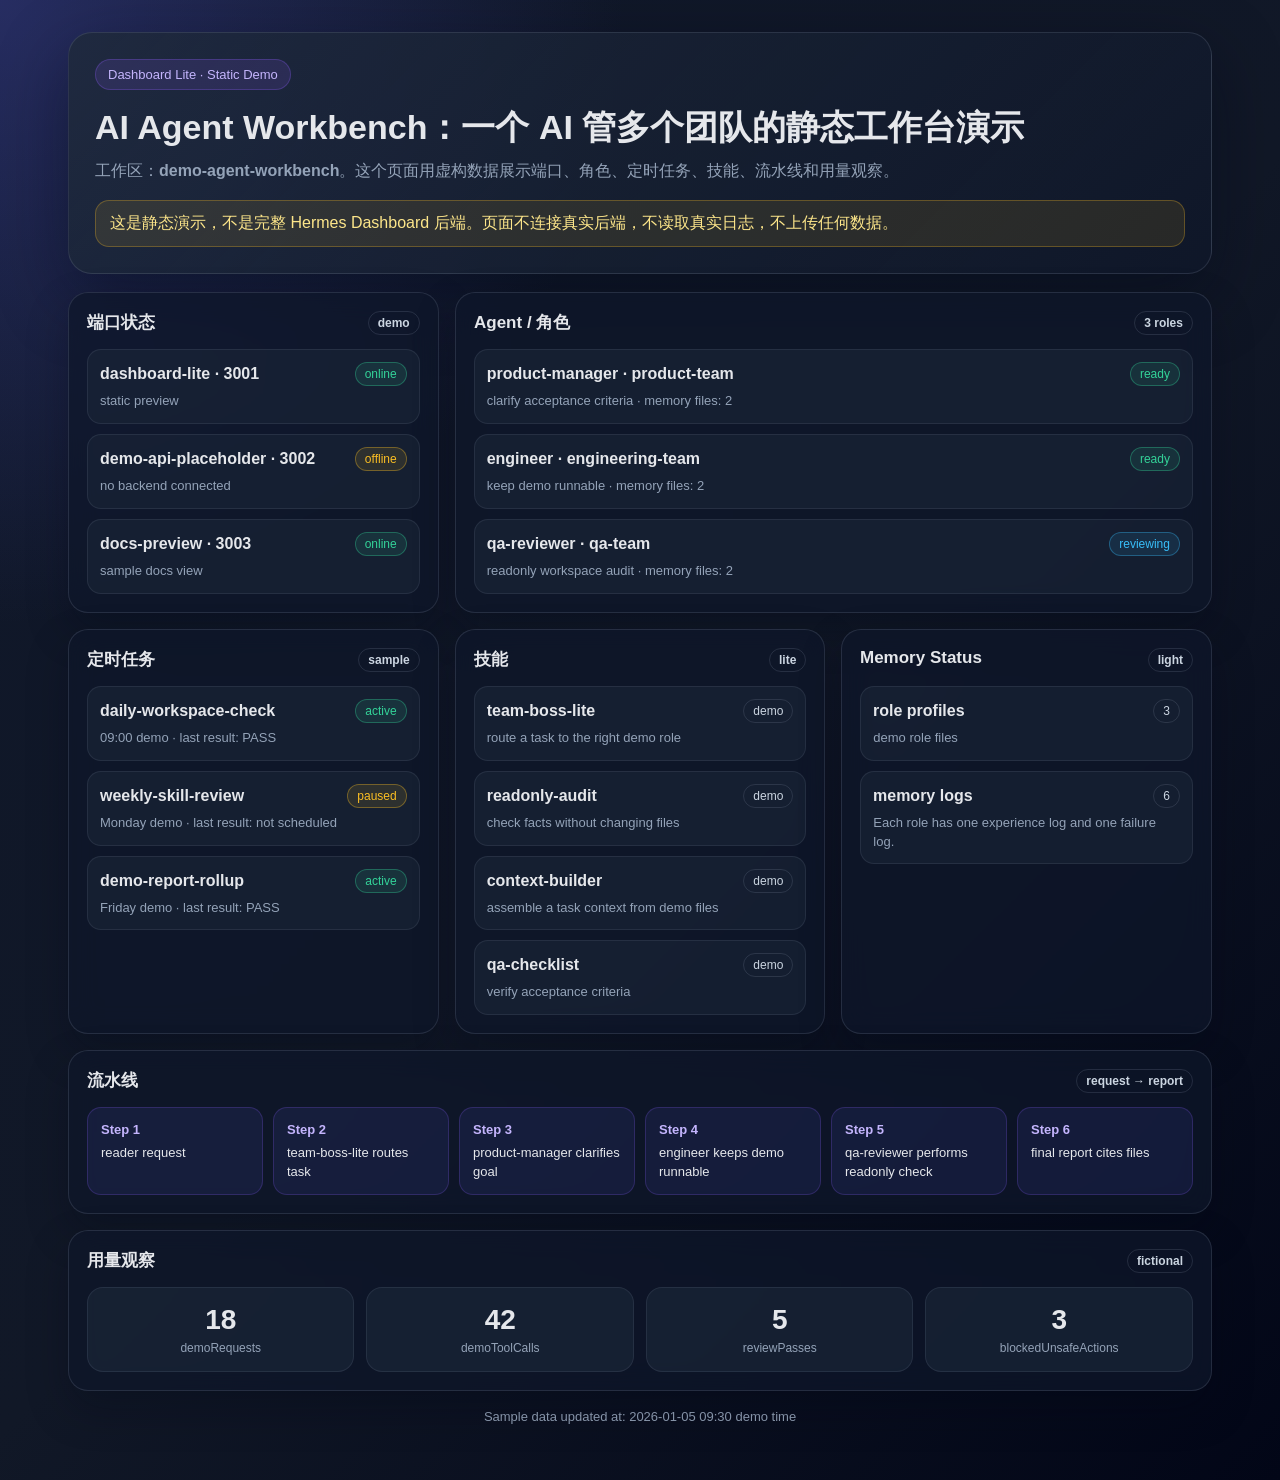
==== dashboard-lite/index.html @ 25fcc78a "feat: add runnable demo workspace and dashboard lite" ====
<!doctype html>
<html lang="zh-CN">
<head>
  <meta charset="utf-8">
  <meta name="viewport" content="width=device-width, initial-scale=1">
  <title>Dashboard Lite - AI Agent Workbench Demo</title>
  <style>
    :root{--bg:#0f172a;--panel:rgba(15,23,42,.72);--card:rgba(30,41,59,.72);--border:rgba(148,163,184,.18);--text:#e5e7eb;--muted:#94a3b8;--green:#34d399;--amber:#fbbf24;--red:#fb7185;--violet:#8b5cf6;--blue:#38bdf8}
    *{box-sizing:border-box} body{margin:0;font-family:Arial,"Microsoft YaHei",sans-serif;background:radial-gradient(circle at top left,rgba(99,102,241,.28),transparent 32%),linear-gradient(135deg,#0f172a,#111827 52%,#020617);color:var(--text);min-height:100vh} .shell{max-width:1180px;margin:0 auto;padding:32px 18px 56px}.hero{border:1px solid var(--border);background:linear-gradient(135deg,rgba(30,41,59,.86),rgba(15,23,42,.72));border-radius:24px;padding:26px;box-shadow:0 24px 70px rgba(2,6,23,.42)}.eyebrow{display:inline-flex;gap:8px;align-items:center;color:#c4b5fd;background:rgba(139,92,246,.14);border:1px solid rgba(139,92,246,.28);padding:7px 12px;border-radius:999px;font-size:13px}.hero h1{font-size:34px;line-height:1.15;margin:18px 0 10px}.hero p{color:var(--muted);line-height:1.7;margin:0}.banner{margin-top:16px;padding:12px 14px;border-radius:14px;border:1px solid rgba(251,191,36,.28);background:rgba(251,191,36,.1);color:#fde68a}.grid{display:grid;grid-template-columns:repeat(3,1fr);gap:16px;margin-top:18px}.section{border:1px solid var(--border);background:var(--panel);border-radius:20px;padding:18px;backdrop-filter:blur(14px);box-shadow:0 18px 42px rgba(2,6,23,.28)}.section h2{font-size:17px;margin:0 0 14px;display:flex;justify-content:space-between;gap:10px}.span-2{grid-column:span 2}.full{grid-column:1/-1}.list{display:flex;flex-direction:column;gap:10px}.item{border:1px solid rgba(148,163,184,.13);background:rgba(30,41,59,.52);border-radius:14px;padding:12px}.row{display:flex;justify-content:space-between;gap:12px;align-items:center}.name{font-weight:700}.meta{color:var(--muted);font-size:13px;margin-top:6px;line-height:1.45}.pill{font-size:12px;border-radius:999px;padding:4px 9px;border:1px solid var(--border);color:#cbd5e1}.online,.ready,.active,.PASS{color:var(--green);border-color:rgba(52,211,153,.35);background:rgba(52,211,153,.1)}.offline,.paused{color:var(--amber);border-color:rgba(251,191,36,.35);background:rgba(251,191,36,.1)}.reviewing{color:var(--blue);border-color:rgba(56,189,248,.35);background:rgba(56,189,248,.1)}.metric-grid{display:grid;grid-template-columns:repeat(4,1fr);gap:12px}.metric{background:rgba(30,41,59,.56);border:1px solid rgba(148,163,184,.13);border-radius:16px;padding:16px;text-align:center}.metric strong{display:block;font-size:28px}.metric span{display:block;color:var(--muted);font-size:12px;margin-top:5px}.timeline{display:grid;grid-template-columns:repeat(6,1fr);gap:10px}.step{position:relative;padding:13px;border-radius:14px;background:rgba(99,102,241,.1);border:1px solid rgba(139,92,246,.22);min-height:72px;font-size:13px;line-height:1.4}.step b{display:block;color:#c4b5fd;margin-bottom:5px}.footer{color:var(--muted);font-size:13px;margin-top:18px;text-align:center}@media(max-width:900px){.grid{grid-template-columns:1fr}.span-2{grid-column:auto}.metric-grid{grid-template-columns:repeat(2,1fr)}.timeline{grid-template-columns:1fr 1fr}}@media(max-width:520px){.metric-grid,.timeline{grid-template-columns:1fr}.hero h1{font-size:26px}}
  </style>
</head>
<body>
  <main class="shell">
    <section class="hero">
      <span class="eyebrow">Dashboard Lite · Static Demo</span>
      <h1>AI Agent Workbench：一个 AI 管多个团队的静态工作台演示</h1>
      <p>工作区：<strong id="workspaceName">demo-agent-workbench</strong>。这个页面用虚构数据展示端口、角色、定时任务、技能、流水线和用量观察。</p>
      <div class="banner">这是静态演示，不是完整 Hermes Dashboard 后端。页面不连接真实后端，不读取真实日志，不上传任何数据。</div>
    </section>

    <section class="grid">
      <div class="section" id="ports"><h2>端口状态 <span class="pill">demo</span></h2><div class="list"></div></div>
      <div class="section span-2" id="agents"><h2>Agent / 角色 <span class="pill">3 roles</span></h2><div class="list"></div></div>
      <div class="section" id="cron"><h2>定时任务 <span class="pill">sample</span></h2><div class="list"></div></div>
      <div class="section" id="skills"><h2>技能 <span class="pill">lite</span></h2><div class="list"></div></div>
      <div class="section" id="memory"><h2>Memory Status <span class="pill">light</span></h2><div class="list"></div></div>
      <div class="section full" id="pipeline"><h2>流水线 <span class="pill">request → report</span></h2><div class="timeline"></div></div>
      <div class="section full" id="usage"><h2>用量观察 <span class="pill">fictional</span></h2><div class="metric-grid"></div></div>
    </section>
    <div class="footer" id="updatedAt"></div>
  </main>
  <script src="./sample-data.js"></script>
  <script>
    const data = window.DASHBOARD_SAMPLE_DATA;
    const cls = value => String(value || '').replace(/[^a-zA-Z0-9_-]/g,'');
    document.getElementById('workspaceName').textContent = data.workspace;
    document.getElementById('updatedAt').textContent = 'Sample data updated at: ' + data.updatedAt;
    function item(title, status, meta){return `<div class="item"><div class="row"><span class="name">${title}</span><span class="pill ${cls(status)}">${status}</span></div><div class="meta">${meta}</div></div>`}
    document.querySelector('#ports .list').innerHTML = data.ports.map(p=>item(`${p.name} · ${p.port}`, p.status, p.note)).join('');
    document.querySelector('#agents .list').innerHTML = data.agents.map(a=>item(`${a.id} · ${a.team}`, a.status, `${a.currentTask} · memory files: ${a.memoryFiles}`)).join('');
    document.querySelector('#cron .list').innerHTML = data.cronJobs.map(j=>item(j.name, j.status, `${j.schedule} · last result: ${j.lastResult}`)).join('');
    document.querySelector('#skills .list').innerHTML = data.skills.map(s=>item(s.name, s.status, s.use)).join('');
    document.querySelector('#memory .list').innerHTML = item('role profiles', data.memory.roleProfiles, 'demo role files') + item('memory logs', data.memory.memoryLogs, data.memory.latestNote);
    document.querySelector('#pipeline .timeline').innerHTML = data.pipeline.map((s,i)=>`<div class="step"><b>Step ${i+1}</b>${s}</div>`).join('');
    document.querySelector('#usage .metric-grid').innerHTML = Object.entries(data.usage).map(([k,v])=>`<div class="metric"><strong>${v}</strong><span>${k}</span></div>`).join('');
  </script>
</body>
</html>
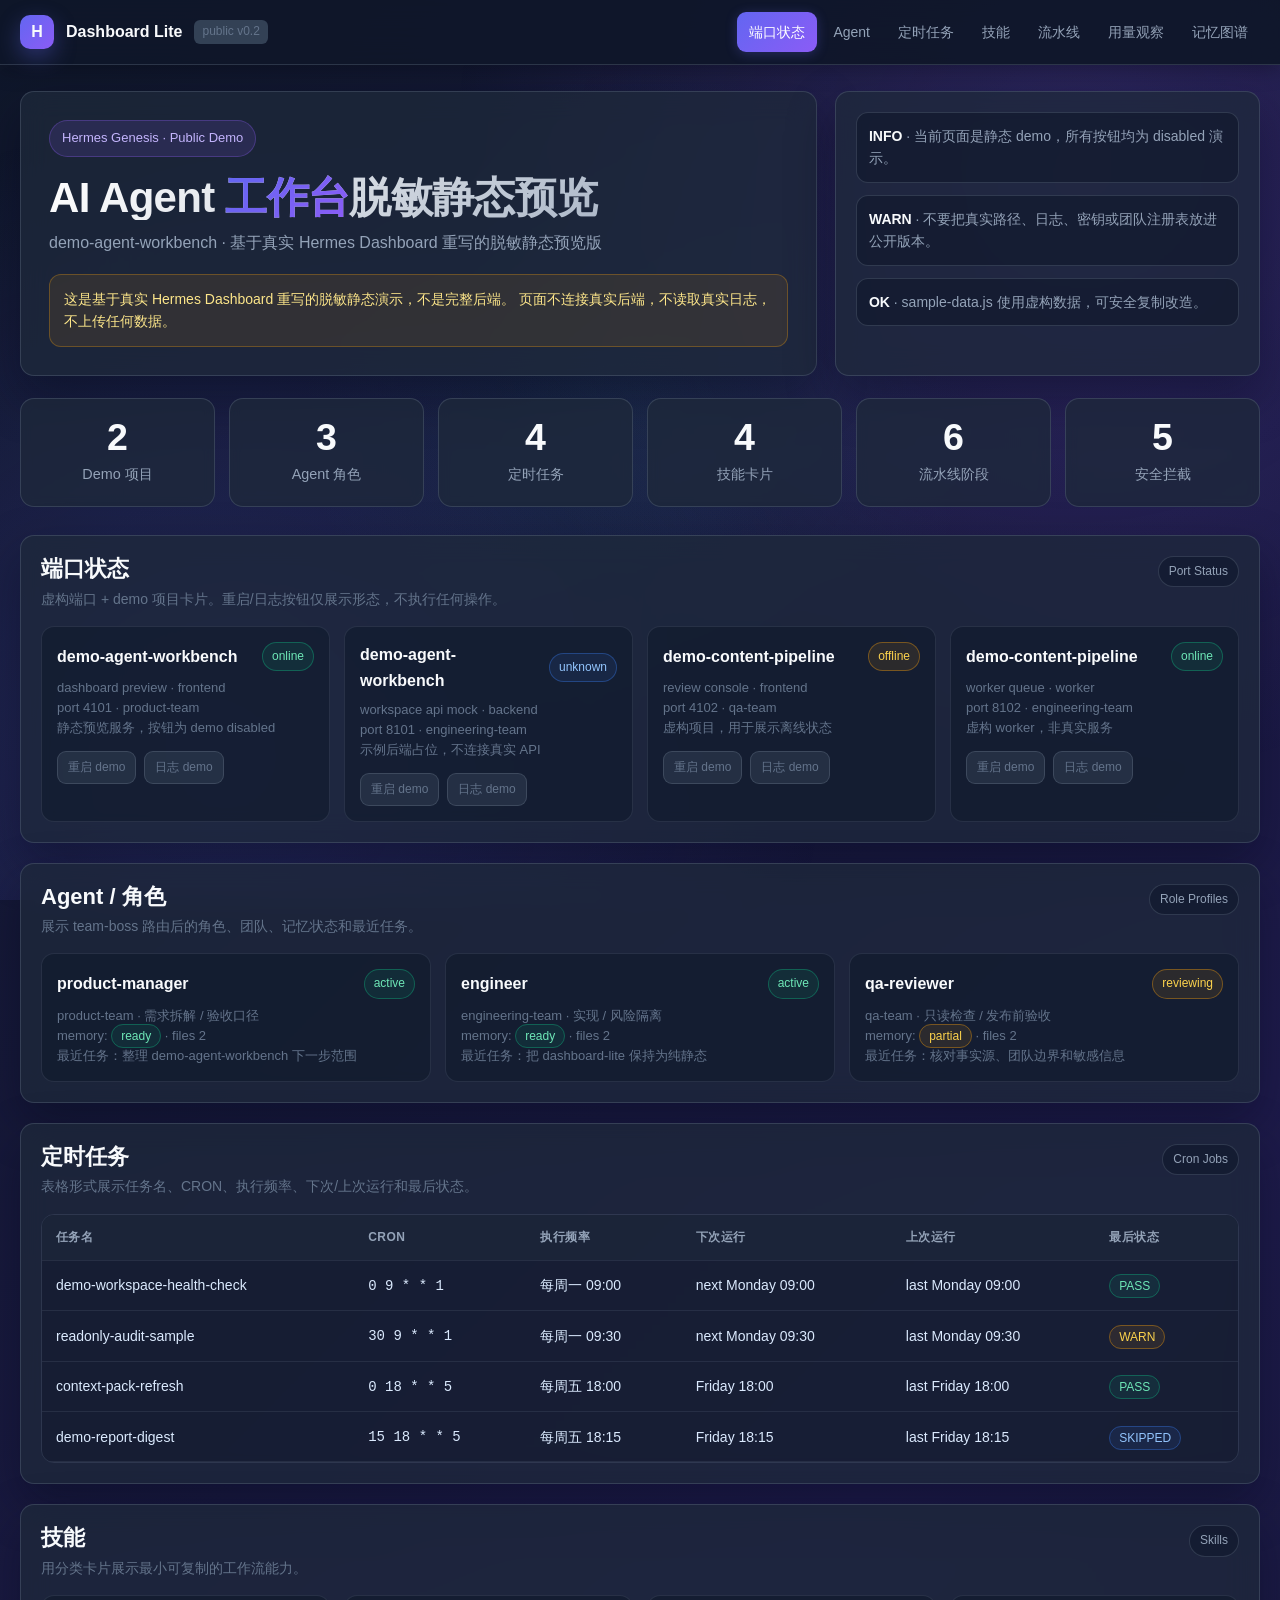
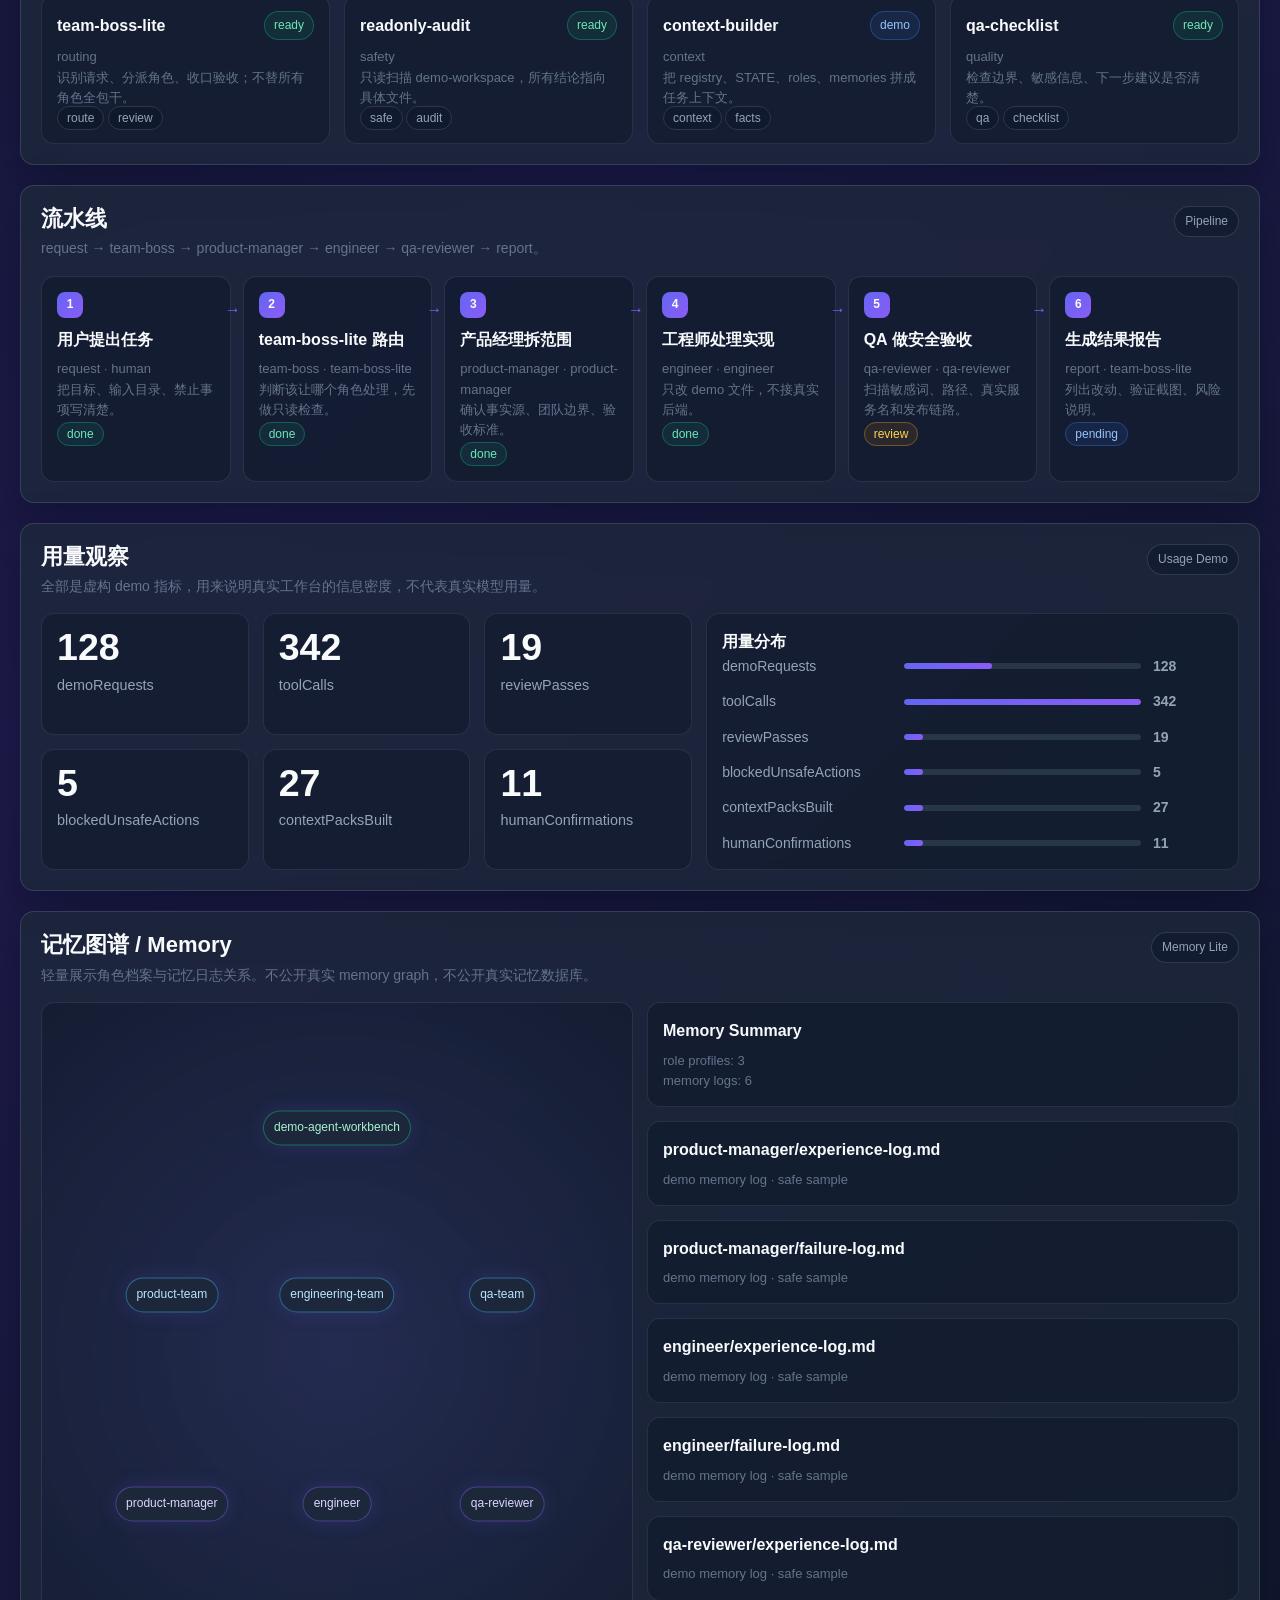
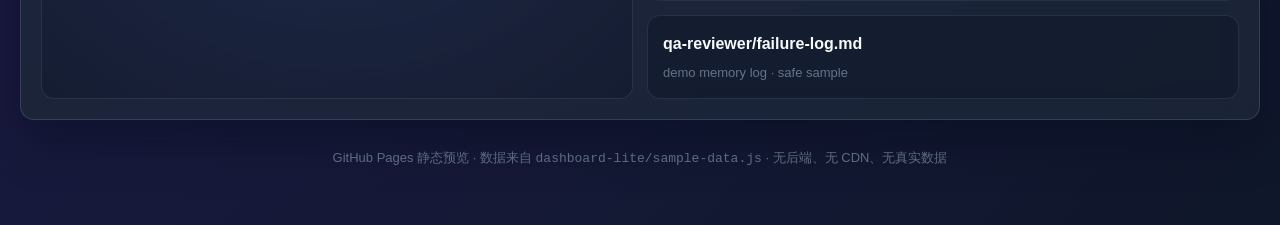
==== commit 7ac10857: "feat: rebuild dashboard lite from real dashboard style" ====
--- a/dashboard-lite/index.html
+++ b/dashboard-lite/index.html
@@ -3,46 +3,114 @@
 <head>
   <meta charset="utf-8">
   <meta name="viewport" content="width=device-width, initial-scale=1">
-  <title>Dashboard Lite - AI Agent Workbench Demo</title>
+  <title>Dashboard Lite · Hermes Genesis Public Demo</title>
   <style>
-    :root{--bg:#0f172a;--panel:rgba(15,23,42,.72);--card:rgba(30,41,59,.72);--border:rgba(148,163,184,.18);--text:#e5e7eb;--muted:#94a3b8;--green:#34d399;--amber:#fbbf24;--red:#fb7185;--violet:#8b5cf6;--blue:#38bdf8}
-    *{box-sizing:border-box} body{margin:0;font-family:Arial,"Microsoft YaHei",sans-serif;background:radial-gradient(circle at top left,rgba(99,102,241,.28),transparent 32%),linear-gradient(135deg,#0f172a,#111827 52%,#020617);color:var(--text);min-height:100vh} .shell{max-width:1180px;margin:0 auto;padding:32px 18px 56px}.hero{border:1px solid var(--border);background:linear-gradient(135deg,rgba(30,41,59,.86),rgba(15,23,42,.72));border-radius:24px;padding:26px;box-shadow:0 24px 70px rgba(2,6,23,.42)}.eyebrow{display:inline-flex;gap:8px;align-items:center;color:#c4b5fd;background:rgba(139,92,246,.14);border:1px solid rgba(139,92,246,.28);padding:7px 12px;border-radius:999px;font-size:13px}.hero h1{font-size:34px;line-height:1.15;margin:18px 0 10px}.hero p{color:var(--muted);line-height:1.7;margin:0}.banner{margin-top:16px;padding:12px 14px;border-radius:14px;border:1px solid rgba(251,191,36,.28);background:rgba(251,191,36,.1);color:#fde68a}.grid{display:grid;grid-template-columns:repeat(3,1fr);gap:16px;margin-top:18px}.section{border:1px solid var(--border);background:var(--panel);border-radius:20px;padding:18px;backdrop-filter:blur(14px);box-shadow:0 18px 42px rgba(2,6,23,.28)}.section h2{font-size:17px;margin:0 0 14px;display:flex;justify-content:space-between;gap:10px}.span-2{grid-column:span 2}.full{grid-column:1/-1}.list{display:flex;flex-direction:column;gap:10px}.item{border:1px solid rgba(148,163,184,.13);background:rgba(30,41,59,.52);border-radius:14px;padding:12px}.row{display:flex;justify-content:space-between;gap:12px;align-items:center}.name{font-weight:700}.meta{color:var(--muted);font-size:13px;margin-top:6px;line-height:1.45}.pill{font-size:12px;border-radius:999px;padding:4px 9px;border:1px solid var(--border);color:#cbd5e1}.online,.ready,.active,.PASS{color:var(--green);border-color:rgba(52,211,153,.35);background:rgba(52,211,153,.1)}.offline,.paused{color:var(--amber);border-color:rgba(251,191,36,.35);background:rgba(251,191,36,.1)}.reviewing{color:var(--blue);border-color:rgba(56,189,248,.35);background:rgba(56,189,248,.1)}.metric-grid{display:grid;grid-template-columns:repeat(4,1fr);gap:12px}.metric{background:rgba(30,41,59,.56);border:1px solid rgba(148,163,184,.13);border-radius:16px;padding:16px;text-align:center}.metric strong{display:block;font-size:28px}.metric span{display:block;color:var(--muted);font-size:12px;margin-top:5px}.timeline{display:grid;grid-template-columns:repeat(6,1fr);gap:10px}.step{position:relative;padding:13px;border-radius:14px;background:rgba(99,102,241,.1);border:1px solid rgba(139,92,246,.22);min-height:72px;font-size:13px;line-height:1.4}.step b{display:block;color:#c4b5fd;margin-bottom:5px}.footer{color:var(--muted);font-size:13px;margin-top:18px;text-align:center}@media(max-width:900px){.grid{grid-template-columns:1fr}.span-2{grid-column:auto}.metric-grid{grid-template-columns:repeat(2,1fr)}.timeline{grid-template-columns:1fr 1fr}}@media(max-width:520px){.metric-grid,.timeline{grid-template-columns:1fr}.hero h1{font-size:26px}}
+    :root {
+      --bg-primary:#0f172a; --bg-secondary:#1e293b; --bg-card:rgba(30,41,59,.74); --bg-soft:rgba(15,23,42,.76);
+      --bg-tertiary:#334155;--bg-demo-button:rgba(51,65,85,.55); --primary:#6366f1; --primary-light:#8b5cf6; --primary-gradient:linear-gradient(135deg,#6366f1 0%,#8b5cf6 100%);
+      --text-primary:#f8fafc; --text-secondary:#94a3b8; --text-muted:#64748b; --border-color:rgba(148,163,184,.22);
+      --green:#10b981; --orange:#f59e0b; --red:#ef4444; --blue:#38bdf8; --radius:14px; --shadow:0 20px 48px rgba(2,6,23,.35);
+    }
+    *{box-sizing:border-box} html{scroll-behavior:smooth} body{margin:0;min-height:100vh;color:var(--text-primary);font-family:Inter,-apple-system,BlinkMacSystemFont,"Segoe UI","Microsoft YaHei",Arial,sans-serif;background:linear-gradient(135deg,#0f172a 0%,#1e1b4b 50%,#0f172a 100%);line-height:1.6;overflow-x:hidden}
+    body:before{content:"";position:fixed;inset:0;background:radial-gradient(circle at 16% 82%,rgba(99,102,241,.18),transparent 48%),radial-gradient(circle at 84% 18%,rgba(139,92,246,.18),transparent 48%),radial-gradient(circle at 50% 45%,rgba(16,185,129,.08),transparent 42%);pointer-events:none;z-index:-1}
+    .top-navbar{position:sticky;top:0;z-index:50;background:rgba(15,23,42,.94);backdrop-filter:blur(20px);border-bottom:1px solid var(--border-color);box-shadow:0 4px 20px rgba(0,0,0,.28)}
+    .navbar-container{max-width:1400px;margin:0 auto;padding:0 20px;min-height:64px;display:flex;align-items:center;justify-content:space-between;gap:18px}.brand{display:flex;align-items:center;gap:12px;font-weight:800;text-decoration:none;color:var(--text-primary);white-space:nowrap}.brand .logo{width:34px;height:34px;border-radius:10px;background:var(--primary-gradient);display:grid;place-items:center;box-shadow:0 8px 22px rgba(99,102,241,.35)}.brand .version{font-size:12px;color:var(--text-muted);font-weight:500;background:var(--bg-tertiary);padding:2px 8px;border-radius:6px}.nav{display:flex;gap:4px;align-items:center;flex-wrap:wrap;justify-content:flex-end}.nav a{display:flex;align-items:center;gap:7px;padding:9px 12px;border-radius:9px;color:var(--text-secondary);font-size:14px;text-decoration:none;transition:.18s}.nav a:hover,.nav a.active{color:#fff;background:var(--primary-gradient);box-shadow:0 2px 12px rgba(99,102,241,.28)}
+    .container{max-width:1400px;margin:0 auto;padding:26px 20px 60px}.hero{display:grid;grid-template-columns:minmax(0,1.5fr) minmax(320px,.8fr);gap:18px;align-items:stretch;margin-bottom:22px}.panel,.card,.section{background:var(--bg-card);border:1px solid var(--border-color);border-radius:var(--radius);box-shadow:var(--shadow);backdrop-filter:blur(14px)}.hero-main{padding:28px}.eyebrow{display:inline-flex;gap:8px;align-items:center;color:#c4b5fd;background:rgba(139,92,246,.14);border:1px solid rgba(139,92,246,.3);padding:7px 12px;border-radius:999px;font-size:13px}.hero h1{font-size:42px;line-height:1.08;margin:18px 0 10px;letter-spacing:-.7px;background:linear-gradient(135deg,#fff 0%,#94a3b8 100%);-webkit-background-clip:text;background-clip:text;-webkit-text-fill-color:transparent}.hero h1 span{background:var(--primary-gradient);-webkit-background-clip:text;background-clip:text;-webkit-text-fill-color:transparent}.subtitle{color:var(--text-secondary);font-size:16px;margin:0;max-width:820px}.notice{margin-top:18px;padding:13px 14px;border-radius:12px;background:rgba(245,158,11,.1);border:1px solid rgba(245,158,11,.3);color:#fde68a;font-size:14px}.hero-side{padding:20px;display:flex;flex-direction:column;gap:12px}.mini-alert{padding:12px;border-radius:12px;background:rgba(15,23,42,.56);border:1px solid var(--border-color);font-size:14px;color:var(--text-secondary)}.mini-alert b{color:var(--text-primary)}
+    .summary-grid{display:grid;grid-template-columns:repeat(6,minmax(120px,1fr));gap:14px;margin:22px 0 28px}.stat-card{background:var(--bg-card);border:1px solid var(--border-color);border-radius:var(--radius);padding:20px;text-align:center;transition:.2s;backdrop-filter:blur(6px)}.stat-card:hover{transform:translateY(-2px);box-shadow:0 4px 16px rgba(99,102,241,.22)}.stat-value{font-size:2.35rem;font-weight:800;color:var(--text-primary);line-height:1}.stat-label{color:var(--text-secondary);font-size:.9rem;margin-top:7px}
+    .section{padding:20px;margin-bottom:20px}.section-head{display:flex;align-items:flex-start;justify-content:space-between;gap:14px;margin-bottom:16px}.section h2{margin:0;font-size:22px;line-height:1.2}.section-desc{margin:5px 0 0;color:var(--text-muted);font-size:14px}.badge{display:inline-flex;align-items:center;gap:6px;border:1px solid var(--border-color);background:rgba(15,23,42,.55);color:var(--text-secondary);border-radius:999px;padding:5px 10px;font-size:12px;white-space:nowrap}.grid{display:grid;gap:14px}.grid.cols-2{grid-template-columns:repeat(2,minmax(0,1fr))}.grid.cols-3{grid-template-columns:repeat(3,minmax(0,1fr))}.grid.cols-4{grid-template-columns:repeat(4,minmax(0,1fr))}.item-card{background:rgba(15,23,42,.52);border:1px solid rgba(148,163,184,.15);border-radius:13px;padding:15px;min-width:0}.row{display:flex;justify-content:space-between;align-items:center;gap:12px}.title{font-weight:750;color:var(--text-primary);overflow-wrap:anywhere}.meta{color:var(--text-muted);font-size:13px;margin-top:7px;line-height:1.55}.tag{font-size:12px;border-radius:999px;padding:4px 9px;border:1px solid var(--border-color);background:rgba(15,23,42,.58);color:var(--text-secondary);white-space:nowrap}.status-online,.status-active,.status-ready,.status-PASS,.status-ok,.state-done{color:#6ee7b7;border-color:rgba(16,185,129,.38);background:rgba(16,185,129,.1)}.status-offline,.status-WARN,.status-reviewing,.status-partial,.state-review{color:#fcd34d;border-color:rgba(245,158,11,.38);background:rgba(245,158,11,.1)}.status-unknown,.status-demo,.status-SKIPPED,.state-pending{color:#93c5fd;border-color:rgba(59,130,246,.35);background:rgba(59,130,246,.1)}
+    .btn-row{display:flex;gap:8px;margin-top:12px;flex-wrap:wrap}.demo-btn{border:1px solid var(--border-color);background:var(--bg-demo-button);color:var(--text-muted);border-radius:9px;padding:7px 10px;font-size:12px;cursor:not-allowed}.table-wrap{overflow:auto;border:1px solid rgba(148,163,184,.15);border-radius:13px}table{width:100%;border-collapse:collapse;min-width:860px;background:rgba(15,23,42,.42)}th,td{padding:13px 14px;border-bottom:1px solid rgba(148,163,184,.12);text-align:left;font-size:14px}th{color:var(--text-secondary);background:rgba(30,41,59,.65);font-size:12px;text-transform:uppercase;letter-spacing:.04em}td{color:rgb(219,234,254)}.pipeline{display:grid;grid-template-columns:repeat(6,minmax(145px,1fr));gap:12px}.step{position:relative;padding:15px;border-radius:13px;background:rgba(15,23,42,.55);border:1px solid rgba(148,163,184,.16)}.step:after{content:"→";position:absolute;right:-11px;top:20px;color:var(--primary-light);font-weight:900}.step:last-child:after{display:none}.step-num{width:26px;height:26px;border-radius:8px;background:var(--primary-gradient);display:grid;place-items:center;font-weight:800;font-size:12px;margin-bottom:9px}.step small{display:block;color:var(--text-muted);margin-top:6px}.usage-grid{display:grid;grid-template-columns:1.1fr .9fr;gap:14px}.usage-bars{display:flex;flex-direction:column;gap:13px}.bar-row{display:grid;grid-template-columns:170px 1fr 70px;gap:12px;align-items:center;font-size:14px;color:var(--text-secondary)}.bar-track{height:6px;background:rgba(51,65,85,.7);border-radius:999px;overflow:hidden}.bar-fill{height:100%;border-radius:999px;background:var(--primary-gradient)}.memory-wrap{display:grid;grid-template-columns:1fr 1fr;gap:14px}.memory-graph{position:relative;min-height:270px;background:radial-gradient(circle at center,rgba(99,102,241,.12),rgba(15,23,42,.52));border:1px solid rgba(148,163,184,.16);border-radius:13px;overflow:hidden}.node{position:absolute;transform:translate(-50%,-50%);padding:7px 10px;border-radius:999px;border:1px solid rgba(139,92,246,.45);background:rgba(30,41,59,.92);font-size:12px;color:#ddd6fe;box-shadow:0 0 20px rgba(99,102,241,.16);white-space:nowrap}.node.project{border-color:rgba(16,185,129,.5);color:#a7f3d0}.node.team{border-color:rgba(56,189,248,.45);color:#bae6fd}.footer{color:var(--text-muted);text-align:center;font-size:13px;margin-top:28px}.footer a{color:#c4b5fd;text-decoration:none}
+    @media (max-width:1100px){.hero,.usage-grid,.memory-wrap{grid-template-columns:1fr}.summary-grid{grid-template-columns:repeat(3,1fr)}.pipeline{grid-template-columns:repeat(2,1fr)}.step:after{display:none}.grid.cols-4,.grid.cols-3{grid-template-columns:repeat(2,1fr)}}
+    @media (max-width:720px){.navbar-container{align-items:flex-start;flex-direction:column;padding:12px 16px}.nav{justify-content:flex-start}.hero h1{font-size:30px}.container{padding:18px 12px 42px}.summary-grid,.grid.cols-2,.grid.cols-3,.grid.cols-4,.pipeline{grid-template-columns:1fr}.bar-row{grid-template-columns:1fr}.hero-main{padding:20px}.section{padding:16px}}
   </style>
 </head>
 <body>
-  <main class="shell">
+  <nav class="top-navbar">
+    <div class="navbar-container">
+      <a class="brand" href="#top" aria-label="Dashboard Lite"><span class="logo">H</span><span>Dashboard Lite</span><span class="version">public v0.2</span></a>
+      <div class="nav" id="navLinks"></div>
+    </div>
+  </nav>
+
+  <main class="container" id="top">
     <section class="hero">
-      <span class="eyebrow">Dashboard Lite · Static Demo</span>
-      <h1>AI Agent Workbench：一个 AI 管多个团队的静态工作台演示</h1>
-      <p>工作区：<strong id="workspaceName">demo-agent-workbench</strong>。这个页面用虚构数据展示端口、角色、定时任务、技能、流水线和用量观察。</p>
-      <div class="banner">这是静态演示，不是完整 Hermes Dashboard 后端。页面不连接真实后端，不读取真实日志，不上传任何数据。</div>
+      <div class="panel hero-main">
+        <span class="eyebrow">Hermes Genesis · Public Demo</span>
+        <h1>AI Agent <span>工作台</span>脱敏静态预览</h1>
+        <p class="subtitle" id="heroSubtitle"></p>
+        <div class="notice" id="notice"></div>
+      </div>
+      <aside class="panel hero-side" id="alerts"></aside>
     </section>
 
-    <section class="grid">
-      <div class="section" id="ports"><h2>端口状态 <span class="pill">demo</span></h2><div class="list"></div></div>
-      <div class="section span-2" id="agents"><h2>Agent / 角色 <span class="pill">3 roles</span></h2><div class="list"></div></div>
-      <div class="section" id="cron"><h2>定时任务 <span class="pill">sample</span></h2><div class="list"></div></div>
-      <div class="section" id="skills"><h2>技能 <span class="pill">lite</span></h2><div class="list"></div></div>
-      <div class="section" id="memory"><h2>Memory Status <span class="pill">light</span></h2><div class="list"></div></div>
-      <div class="section full" id="pipeline"><h2>流水线 <span class="pill">request → report</span></h2><div class="timeline"></div></div>
-      <div class="section full" id="usage"><h2>用量观察 <span class="pill">fictional</span></h2><div class="metric-grid"></div></div>
+    <section class="summary-grid" id="summary"></section>
+
+    <section class="section" id="ports">
+      <div class="section-head"><div><h2>端口状态</h2><p class="section-desc">虚构端口 + demo 项目卡片。重启/日志按钮仅展示形态，不执行任何操作。</p></div><span class="badge">Port Status</span></div>
+      <div class="grid cols-4" id="portsGrid"></div>
     </section>
-    <div class="footer" id="updatedAt"></div>
+
+    <section class="section" id="agents">
+      <div class="section-head"><div><h2>Agent / 角色</h2><p class="section-desc">展示 team-boss 路由后的角色、团队、记忆状态和最近任务。</p></div><span class="badge">Role Profiles</span></div>
+      <div class="grid cols-3" id="agentsGrid"></div>
+    </section>
+
+    <section class="section" id="tasks">
+      <div class="section-head"><div><h2>定时任务</h2><p class="section-desc">表格形式展示任务名、CRON、执行频率、下次/上次运行和最后状态。</p></div><span class="badge">Cron Jobs</span></div>
+      <div class="table-wrap"><table><thead><tr><th>任务名</th><th>CRON</th><th>执行频率</th><th>下次运行</th><th>上次运行</th><th>最后状态</th></tr></thead><tbody id="cronRows"></tbody></table></div>
+    </section>
+
+    <section class="section" id="skills">
+      <div class="section-head"><div><h2>技能</h2><p class="section-desc">用分类卡片展示最小可复制的工作流能力。</p></div><span class="badge">Skills</span></div>
+      <div class="grid cols-4" id="skillsGrid"></div>
+    </section>
+
+    <section class="section" id="pipeline">
+      <div class="section-head"><div><h2>流水线</h2><p class="section-desc">request → team-boss → product-manager → engineer → qa-reviewer → report。</p></div><span class="badge">Pipeline</span></div>
+      <div class="pipeline" id="pipelineSteps"></div>
+    </section>
+
+    <section class="section" id="usage">
+      <div class="section-head"><div><h2>用量观察</h2><p class="section-desc">全部是虚构 demo 指标，用来说明真实工作台的信息密度，不代表真实模型用量。</p></div><span class="badge">Usage Demo</span></div>
+      <div class="usage-grid"><div class="grid cols-3" id="usageCards"></div><div class="item-card"><div class="title">用量分布</div><div class="usage-bars" id="usageBars"></div></div></div>
+    </section>
+
+    <section class="section" id="memory">
+      <div class="section-head"><div><h2>记忆图谱 / Memory</h2><p class="section-desc">轻量展示角色档案与记忆日志关系。不公开真实 memory graph，不公开真实记忆数据库。</p></div><span class="badge">Memory Lite</span></div>
+      <div class="memory-wrap"><div class="memory-graph" id="memoryGraph"></div><div class="grid" id="memoryList"></div></div>
+    </section>
+
+    <div class="footer">GitHub Pages 静态预览 · 数据来自 <code>dashboard-lite/sample-data.js</code> · 无后端、无 CDN、无真实数据</div>
   </main>
+
   <script src="./sample-data.js"></script>
   <script>
     const data = window.DASHBOARD_SAMPLE_DATA;
-    const cls = value => String(value || '').replace(/[^a-zA-Z0-9_-]/g,'');
-    document.getElementById('workspaceName').textContent = data.workspace;
-    document.getElementById('updatedAt').textContent = 'Sample data updated at: ' + data.updatedAt;
-    function item(title, status, meta){return `<div class="item"><div class="row"><span class="name">${title}</span><span class="pill ${cls(status)}">${status}</span></div><div class="meta">${meta}</div></div>`}
-    document.querySelector('#ports .list').innerHTML = data.ports.map(p=>item(`${p.name} · ${p.port}`, p.status, p.note)).join('');
-    document.querySelector('#agents .list').innerHTML = data.agents.map(a=>item(`${a.id} · ${a.team}`, a.status, `${a.currentTask} · memory files: ${a.memoryFiles}`)).join('');
-    document.querySelector('#cron .list').innerHTML = data.cronJobs.map(j=>item(j.name, j.status, `${j.schedule} · last result: ${j.lastResult}`)).join('');
-    document.querySelector('#skills .list').innerHTML = data.skills.map(s=>item(s.name, s.status, s.use)).join('');
-    document.querySelector('#memory .list').innerHTML = item('role profiles', data.memory.roleProfiles, 'demo role files') + item('memory logs', data.memory.memoryLogs, data.memory.latestNote);
-    document.querySelector('#pipeline .timeline').innerHTML = data.pipeline.map((s,i)=>`<div class="step"><b>Step ${i+1}</b>${s}</div>`).join('');
-    document.querySelector('#usage .metric-grid').innerHTML = Object.entries(data.usage).map(([k,v])=>`<div class="metric"><strong>${v}</strong><span>${k}</span></div>`).join('');
+    const nav = [
+      ['ports','端口状态'],['agents','Agent'],['tasks','定时任务'],['skills','技能'],['pipeline','流水线'],['usage','用量观察'],['memory','记忆图谱']
+    ];
+    const cls = v => 'status-' + String(v || '').replace(/[^a-zA-Z0-9_-]/g,'');
+    const stateCls = v => 'state-' + String(v || '').replace(/[^a-zA-Z0-9_-]/g,'');
+    document.getElementById('navLinks').innerHTML = nav.map(([id,label])=>`<a href="#${id}">${label}</a>`).join('');
+    document.getElementById('heroSubtitle').textContent = `${data.meta.workspace} · ${data.meta.subtitle}`;
+    document.getElementById('notice').textContent = data.meta.notice + ' 页面不连接真实后端，不读取真实日志，不上传任何数据。';
+    document.getElementById('alerts').innerHTML = data.alerts.map(a=>`<div class="mini-alert"><b>${a.level.toUpperCase()}</b> · ${a.message}</div>`).join('');
+    document.getElementById('summary').innerHTML = data.summary.map(s=>`<div class="stat-card"><div class="stat-value">${s.value}</div><div class="stat-label">${s.label}</div></div>`).join('');
+    document.getElementById('portsGrid').innerHTML = data.ports.map(p=>`<div class="item-card"><div class="row"><div class="title">${p.project}</div><span class="tag ${cls(p.status)}">${p.status}</span></div><div class="meta">${p.service} · ${p.type}<br>port ${p.port} · ${p.owner}<br>${p.note}</div><div class="btn-row"><button disabled class="demo-btn">重启 demo</button><button disabled class="demo-btn">日志 demo</button></div></div>`).join('');
+    document.getElementById('agentsGrid').innerHTML = data.agents.map(a=>`<div class="item-card"><div class="row"><div class="title">${a.id}</div><span class="tag ${cls(a.status)}">${a.status}</span></div><div class="meta">${a.team} · ${a.role}<br>memory: <span class="tag ${cls(a.memory)}">${a.memory}</span> · files ${a.memoryFiles}<br>最近任务：${a.lastTask}</div></div>`).join('');
+    document.getElementById('cronRows').innerHTML = data.cronJobs.map(j=>`<tr><td>${j.name}</td><td><code>${j.cron}</code></td><td>${j.frequency}</td><td>${j.nextRun}</td><td>${j.lastRun}</td><td><span class="tag ${cls(j.lastStatus)}">${j.lastStatus}</span></td></tr>`).join('');
+    document.getElementById('skillsGrid').innerHTML = data.skills.map(s=>`<div class="item-card"><div class="row"><div class="title">${s.name}</div><span class="tag ${cls(s.status)}">${s.status}</span></div><div class="meta">${s.category}<br>${s.description}<br>${s.tags.map(t=>`<span class="tag">${t}</span>`).join(' ')}</div></div>`).join('');
+    document.getElementById('pipelineSteps').innerHTML = data.pipeline.map((s,i)=>`<div class="step"><div class="step-num">${i+1}</div><div class="title">${s.title}</div><div class="meta">${s.step} · ${s.owner}<br>${s.detail}</div><span class="tag ${stateCls(s.state)}">${s.state}</span></div>`).join('');
+    const usageEntries = Object.entries(data.usage);
+    document.getElementById('usageCards').innerHTML = usageEntries.map(([k,v])=>`<div class="item-card"><div class="stat-value">${v}</div><div class="stat-label">${k}</div></div>`).join('');
+    const max = Math.max(...usageEntries.map(([,v])=>v));
+    document.getElementById('usageBars').innerHTML = usageEntries.map(([k,v])=>`<div class="bar-row"><span>${k}</span><div class="bar-track"><div class="bar-fill" style="width:${Math.max(8, Math.round(v/max*100))}%"></div></div><b>${v}</b></div>`).join('');
+    const positions = [[50,18],[22,42],[50,42],[78,42],[22,72],[50,72],[78,72]];
+    document.getElementById('memoryGraph').innerHTML = data.memory.nodes.map((n,i)=>`<span class="node ${n.type}" style="left:${positions[i][0]}%;top:${positions[i][1]}%">${n.label}</span>`).join('');
+    document.getElementById('memoryList').innerHTML = `<div class="item-card"><div class="title">Memory Summary</div><div class="meta">role profiles: ${data.memory.roleProfiles}<br>memory logs: ${data.memory.memoryLogs}</div></div>` + data.memory.logs.map(l=>`<div class="item-card"><div class="title">${l}</div><div class="meta">demo memory log · safe sample</div></div>`).join('');
+    const sections = [...document.querySelectorAll('section[id]')];
+    const links = [...document.querySelectorAll('.nav a')];
+    function onScroll(){let current='ports'; for(const s of sections){if(s.getBoundingClientRect().top < 120) current=s.id;} links.forEach(a=>a.classList.toggle('active', a.getAttribute('href') === '#' + current));}
+    document.addEventListener('scroll', onScroll, {passive:true}); onScroll();
   </script>
 </body>
 </html>
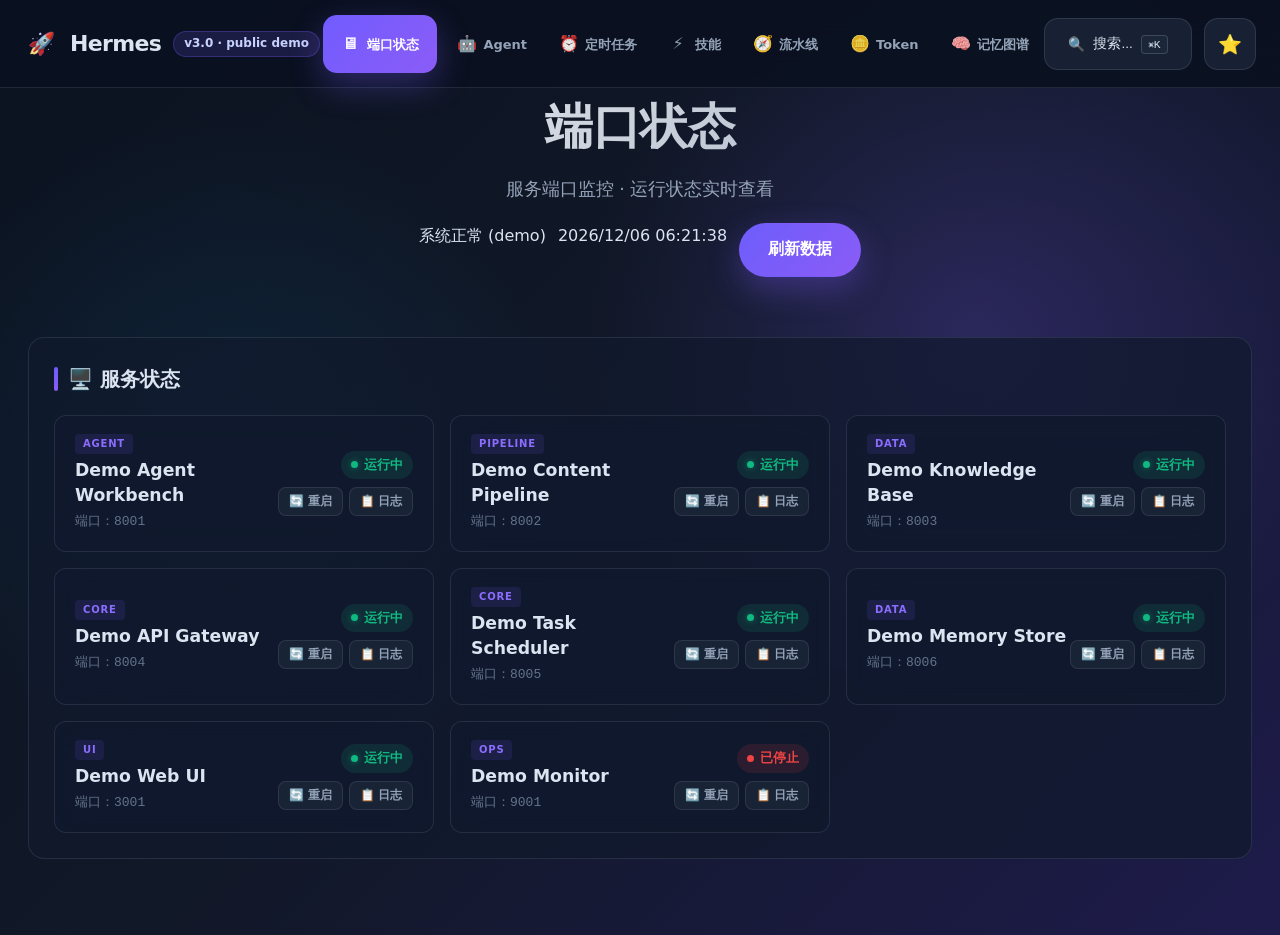
==== commit 224f0a60: "fix: add console-v31.css to all pages and service card grid styles" ====
--- a/dashboard-lite/index.html
+++ b/dashboard-lite/index.html
@@ -1,116 +1,79 @@
-<!doctype html>
+<!DOCTYPE html>
 <html lang="zh-CN">
 <head>
-  <meta charset="utf-8">
-  <meta name="viewport" content="width=device-width, initial-scale=1">
-  <title>Dashboard Lite · Hermes Genesis Public Demo</title>
-  <style>
-    :root {
-      --bg-primary:#0f172a; --bg-secondary:#1e293b; --bg-card:rgba(30,41,59,.74); --bg-soft:rgba(15,23,42,.76);
-      --bg-tertiary:#334155;--bg-demo-button:rgba(51,65,85,.55); --primary:#6366f1; --primary-light:#8b5cf6; --primary-gradient:linear-gradient(135deg,#6366f1 0%,#8b5cf6 100%);
-      --text-primary:#f8fafc; --text-secondary:#94a3b8; --text-muted:#64748b; --border-color:rgba(148,163,184,.22);
-      --green:#10b981; --orange:#f59e0b; --red:#ef4444; --blue:#38bdf8; --radius:14px; --shadow:0 20px 48px rgba(2,6,23,.35);
-    }
-    *{box-sizing:border-box} html{scroll-behavior:smooth} body{margin:0;min-height:100vh;color:var(--text-primary);font-family:Inter,-apple-system,BlinkMacSystemFont,"Segoe UI","Microsoft YaHei",Arial,sans-serif;background:linear-gradient(135deg,#0f172a 0%,#1e1b4b 50%,#0f172a 100%);line-height:1.6;overflow-x:hidden}
-    body:before{content:"";position:fixed;inset:0;background:radial-gradient(circle at 16% 82%,rgba(99,102,241,.18),transparent 48%),radial-gradient(circle at 84% 18%,rgba(139,92,246,.18),transparent 48%),radial-gradient(circle at 50% 45%,rgba(16,185,129,.08),transparent 42%);pointer-events:none;z-index:-1}
-    .top-navbar{position:sticky;top:0;z-index:50;background:rgba(15,23,42,.94);backdrop-filter:blur(20px);border-bottom:1px solid var(--border-color);box-shadow:0 4px 20px rgba(0,0,0,.28)}
-    .navbar-container{max-width:1400px;margin:0 auto;padding:0 20px;min-height:64px;display:flex;align-items:center;justify-content:space-between;gap:18px}.brand{display:flex;align-items:center;gap:12px;font-weight:800;text-decoration:none;color:var(--text-primary);white-space:nowrap}.brand .logo{width:34px;height:34px;border-radius:10px;background:var(--primary-gradient);display:grid;place-items:center;box-shadow:0 8px 22px rgba(99,102,241,.35)}.brand .version{font-size:12px;color:var(--text-muted);font-weight:500;background:var(--bg-tertiary);padding:2px 8px;border-radius:6px}.nav{display:flex;gap:4px;align-items:center;flex-wrap:wrap;justify-content:flex-end}.nav a{display:flex;align-items:center;gap:7px;padding:9px 12px;border-radius:9px;color:var(--text-secondary);font-size:14px;text-decoration:none;transition:.18s}.nav a:hover,.nav a.active{color:#fff;background:var(--primary-gradient);box-shadow:0 2px 12px rgba(99,102,241,.28)}
-    .container{max-width:1400px;margin:0 auto;padding:26px 20px 60px}.hero{display:grid;grid-template-columns:minmax(0,1.5fr) minmax(320px,.8fr);gap:18px;align-items:stretch;margin-bottom:22px}.panel,.card,.section{background:var(--bg-card);border:1px solid var(--border-color);border-radius:var(--radius);box-shadow:var(--shadow);backdrop-filter:blur(14px)}.hero-main{padding:28px}.eyebrow{display:inline-flex;gap:8px;align-items:center;color:#c4b5fd;background:rgba(139,92,246,.14);border:1px solid rgba(139,92,246,.3);padding:7px 12px;border-radius:999px;font-size:13px}.hero h1{font-size:42px;line-height:1.08;margin:18px 0 10px;letter-spacing:-.7px;background:linear-gradient(135deg,#fff 0%,#94a3b8 100%);-webkit-background-clip:text;background-clip:text;-webkit-text-fill-color:transparent}.hero h1 span{background:var(--primary-gradient);-webkit-background-clip:text;background-clip:text;-webkit-text-fill-color:transparent}.subtitle{color:var(--text-secondary);font-size:16px;margin:0;max-width:820px}.notice{margin-top:18px;padding:13px 14px;border-radius:12px;background:rgba(245,158,11,.1);border:1px solid rgba(245,158,11,.3);color:#fde68a;font-size:14px}.hero-side{padding:20px;display:flex;flex-direction:column;gap:12px}.mini-alert{padding:12px;border-radius:12px;background:rgba(15,23,42,.56);border:1px solid var(--border-color);font-size:14px;color:var(--text-secondary)}.mini-alert b{color:var(--text-primary)}
-    .summary-grid{display:grid;grid-template-columns:repeat(6,minmax(120px,1fr));gap:14px;margin:22px 0 28px}.stat-card{background:var(--bg-card);border:1px solid var(--border-color);border-radius:var(--radius);padding:20px;text-align:center;transition:.2s;backdrop-filter:blur(6px)}.stat-card:hover{transform:translateY(-2px);box-shadow:0 4px 16px rgba(99,102,241,.22)}.stat-value{font-size:2.35rem;font-weight:800;color:var(--text-primary);line-height:1}.stat-label{color:var(--text-secondary);font-size:.9rem;margin-top:7px}
-    .section{padding:20px;margin-bottom:20px}.section-head{display:flex;align-items:flex-start;justify-content:space-between;gap:14px;margin-bottom:16px}.section h2{margin:0;font-size:22px;line-height:1.2}.section-desc{margin:5px 0 0;color:var(--text-muted);font-size:14px}.badge{display:inline-flex;align-items:center;gap:6px;border:1px solid var(--border-color);background:rgba(15,23,42,.55);color:var(--text-secondary);border-radius:999px;padding:5px 10px;font-size:12px;white-space:nowrap}.grid{display:grid;gap:14px}.grid.cols-2{grid-template-columns:repeat(2,minmax(0,1fr))}.grid.cols-3{grid-template-columns:repeat(3,minmax(0,1fr))}.grid.cols-4{grid-template-columns:repeat(4,minmax(0,1fr))}.item-card{background:rgba(15,23,42,.52);border:1px solid rgba(148,163,184,.15);border-radius:13px;padding:15px;min-width:0}.row{display:flex;justify-content:space-between;align-items:center;gap:12px}.title{font-weight:750;color:var(--text-primary);overflow-wrap:anywhere}.meta{color:var(--text-muted);font-size:13px;margin-top:7px;line-height:1.55}.tag{font-size:12px;border-radius:999px;padding:4px 9px;border:1px solid var(--border-color);background:rgba(15,23,42,.58);color:var(--text-secondary);white-space:nowrap}.status-online,.status-active,.status-ready,.status-PASS,.status-ok,.state-done{color:#6ee7b7;border-color:rgba(16,185,129,.38);background:rgba(16,185,129,.1)}.status-offline,.status-WARN,.status-reviewing,.status-partial,.state-review{color:#fcd34d;border-color:rgba(245,158,11,.38);background:rgba(245,158,11,.1)}.status-unknown,.status-demo,.status-SKIPPED,.state-pending{color:#93c5fd;border-color:rgba(59,130,246,.35);background:rgba(59,130,246,.1)}
-    .btn-row{display:flex;gap:8px;margin-top:12px;flex-wrap:wrap}.demo-btn{border:1px solid var(--border-color);background:var(--bg-demo-button);color:var(--text-muted);border-radius:9px;padding:7px 10px;font-size:12px;cursor:not-allowed}.table-wrap{overflow:auto;border:1px solid rgba(148,163,184,.15);border-radius:13px}table{width:100%;border-collapse:collapse;min-width:860px;background:rgba(15,23,42,.42)}th,td{padding:13px 14px;border-bottom:1px solid rgba(148,163,184,.12);text-align:left;font-size:14px}th{color:var(--text-secondary);background:rgba(30,41,59,.65);font-size:12px;text-transform:uppercase;letter-spacing:.04em}td{color:rgb(219,234,254)}.pipeline{display:grid;grid-template-columns:repeat(6,minmax(145px,1fr));gap:12px}.step{position:relative;padding:15px;border-radius:13px;background:rgba(15,23,42,.55);border:1px solid rgba(148,163,184,.16)}.step:after{content:"→";position:absolute;right:-11px;top:20px;color:var(--primary-light);font-weight:900}.step:last-child:after{display:none}.step-num{width:26px;height:26px;border-radius:8px;background:var(--primary-gradient);display:grid;place-items:center;font-weight:800;font-size:12px;margin-bottom:9px}.step small{display:block;color:var(--text-muted);margin-top:6px}.usage-grid{display:grid;grid-template-columns:1.1fr .9fr;gap:14px}.usage-bars{display:flex;flex-direction:column;gap:13px}.bar-row{display:grid;grid-template-columns:170px 1fr 70px;gap:12px;align-items:center;font-size:14px;color:var(--text-secondary)}.bar-track{height:6px;background:rgba(51,65,85,.7);border-radius:999px;overflow:hidden}.bar-fill{height:100%;border-radius:999px;background:var(--primary-gradient)}.memory-wrap{display:grid;grid-template-columns:1fr 1fr;gap:14px}.memory-graph{position:relative;min-height:270px;background:radial-gradient(circle at center,rgba(99,102,241,.12),rgba(15,23,42,.52));border:1px solid rgba(148,163,184,.16);border-radius:13px;overflow:hidden}.node{position:absolute;transform:translate(-50%,-50%);padding:7px 10px;border-radius:999px;border:1px solid rgba(139,92,246,.45);background:rgba(30,41,59,.92);font-size:12px;color:#ddd6fe;box-shadow:0 0 20px rgba(99,102,241,.16);white-space:nowrap}.node.project{border-color:rgba(16,185,129,.5);color:#a7f3d0}.node.team{border-color:rgba(56,189,248,.45);color:#bae6fd}.footer{color:var(--text-muted);text-align:center;font-size:13px;margin-top:28px}.footer a{color:#c4b5fd;text-decoration:none}
-    @media (max-width:1100px){.hero,.usage-grid,.memory-wrap{grid-template-columns:1fr}.summary-grid{grid-template-columns:repeat(3,1fr)}.pipeline{grid-template-columns:repeat(2,1fr)}.step:after{display:none}.grid.cols-4,.grid.cols-3{grid-template-columns:repeat(2,1fr)}}
-    @media (max-width:720px){.navbar-container{align-items:flex-start;flex-direction:column;padding:12px 16px}.nav{justify-content:flex-start}.hero h1{font-size:30px}.container{padding:18px 12px 42px}.summary-grid,.grid.cols-2,.grid.cols-3,.grid.cols-4,.pipeline{grid-template-columns:1fr}.bar-row{grid-template-columns:1fr}.hero-main{padding:20px}.section{padding:16px}}
-  </style>
+    <meta charset="UTF-8">
+    <meta http-equiv="Cache-Control" content="no-cache, no-store, must-revalidate">
+    <meta http-equiv="Pragma" content="no-cache">
+    <meta http-equiv="Expires" content="0">
+    <meta name="viewport" content="width=device-width, initial-scale=1.0">
+    <title>端口状态 - Hermes Dashboard Lite (Demo)</title>
+    <link rel="stylesheet" href="css/style.css">
+    <link rel="stylesheet" href="css/console-v31.css">
+    <link rel="stylesheet" href="css/navigation.css">
+    <link rel="stylesheet" href="css/responsive.css">
+    <link rel="stylesheet" href="css/sse-components.css">
+    <link rel="stylesheet" href="css/transitions.css">
+    <style>
+        html, body { margin: 0; padding: 0; background: linear-gradient(135deg, #0f172a 0%, #1e293b 100%); min-height: 100vh; }
+        .top-navbar { background: rgba(15, 23, 42, 0.95); }
+        .nav-item.active { color: #ffffff !important; background: linear-gradient(135deg, #6366f1 0%, #8b5cf6 100%); }
+    </style>
 </head>
 <body>
-  <nav class="top-navbar">
-    <div class="navbar-container">
-      <a class="brand" href="#top" aria-label="Dashboard Lite"><span class="logo">H</span><span>Dashboard Lite</span><span class="version">public v0.2</span></a>
-      <div class="nav" id="navLinks"></div>
+    <nav class="top-navbar">
+        <div class="navbar-container">
+            <a href="index.html" class="navbar-brand">
+                <span class="logo-icon">🚀</span>
+                <span class="logo-text">Hermes</span>
+                <span class="version">v3.0 · public demo</span>
+            </a>
+            <div class="navbar-menu">
+                <a href="index.html" class="nav-item active"><span class="icon">&#x1F5A5;</span><span>端口状态</span></a>
+                <a href="agents.html" class="nav-item"><span class="icon">&#x1F916;</span><span>Agent</span></a>
+                <a href="tasks.html" class="nav-item"><span class="icon">&#x23F0;</span><span>定时任务</span></a>
+                <a href="skills.html" class="nav-item"><span class="icon">&#x26A1;</span><span>技能</span></a>
+                <a href="pipeline.html" class="nav-item"><span class="icon">&#x1F9ED;</span><span>流水线</span></a>
+                <a href="token.html" class="nav-item"><span class="icon">&#x1FA99;</span><span>Token</span></a>
+                <a href="memory.html" class="nav-item"><span class="icon">&#x1F9E0;</span><span>记忆图谱</span></a>
+            </div>
+            <div class="navbar-actions">
+                <button class="search-trigger" onclick="alert('🔒 Demo 模式\n\n全局搜索在静态演示版中不可用。')"><span>🔍</span><span>搜索...</span><kbd>⌘K</kbd></button>
+                <button class="bookmark-btn" onclick="toggleBookmark()" title="收藏页面">⭐</button>
+                <button class="mobile-menu-btn" onclick="toggleMobileMenu()"><span></span><span></span><span></span></button>
+            </div>
+        </div>
+    </nav>
+
+    <div class="container page-content">
+        <header class="header">
+            <h1>端口状态</h1>
+            <p class="subtitle">服务端口监控 · 运行状态实时查看</p>
+            <div class="header-actions">
+                <span class="status-badge" id="systemHealth">
+                    <span class="status-dot"></span>
+                    <span id="healthText">检查中...</span>
+                </span>
+                <span class="current-time" id="currentTime"></span>
+                <button class="btn btn-primary refresh-data-btn" onclick="app.refreshAll()">
+                    刷新数据
+                </button>
+            </div>
+        </header>
+
+        <section class="section">
+            <h2 class="section-title">&#x1F5A5;&#xFE0F; 服务状态</h2>
+            <div class="services-grid" id="servicesGrid">
+                <div class="loading">
+                    <div class="loading-spinner"></div>
+                    <div>加载中...</div>
+                </div>
+            </div>
+        </section>
     </div>
-  </nav>
 
-  <main class="container" id="top">
-    <section class="hero">
-      <div class="panel hero-main">
-        <span class="eyebrow">Hermes Genesis · Public Demo</span>
-        <h1>AI Agent <span>工作台</span>脱敏静态预览</h1>
-        <p class="subtitle" id="heroSubtitle"></p>
-        <div class="notice" id="notice"></div>
-      </div>
-      <aside class="panel hero-side" id="alerts"></aside>
-    </section>
+    <div class="toast" id="toast"><span class="toast-message" id="toastMessage"></span></div>
 
-    <section class="summary-grid" id="summary"></section>
-
-    <section class="section" id="ports">
-      <div class="section-head"><div><h2>端口状态</h2><p class="section-desc">虚构端口 + demo 项目卡片。重启/日志按钮仅展示形态，不执行任何操作。</p></div><span class="badge">Port Status</span></div>
-      <div class="grid cols-4" id="portsGrid"></div>
-    </section>
-
-    <section class="section" id="agents">
-      <div class="section-head"><div><h2>Agent / 角色</h2><p class="section-desc">展示 team-boss 路由后的角色、团队、记忆状态和最近任务。</p></div><span class="badge">Role Profiles</span></div>
-      <div class="grid cols-3" id="agentsGrid"></div>
-    </section>
-
-    <section class="section" id="tasks">
-      <div class="section-head"><div><h2>定时任务</h2><p class="section-desc">表格形式展示任务名、CRON、执行频率、下次/上次运行和最后状态。</p></div><span class="badge">Cron Jobs</span></div>
-      <div class="table-wrap"><table><thead><tr><th>任务名</th><th>CRON</th><th>执行频率</th><th>下次运行</th><th>上次运行</th><th>最后状态</th></tr></thead><tbody id="cronRows"></tbody></table></div>
-    </section>
-
-    <section class="section" id="skills">
-      <div class="section-head"><div><h2>技能</h2><p class="section-desc">用分类卡片展示最小可复制的工作流能力。</p></div><span class="badge">Skills</span></div>
-      <div class="grid cols-4" id="skillsGrid"></div>
-    </section>
-
-    <section class="section" id="pipeline">
-      <div class="section-head"><div><h2>流水线</h2><p class="section-desc">request → team-boss → product-manager → engineer → qa-reviewer → report。</p></div><span class="badge">Pipeline</span></div>
-      <div class="pipeline" id="pipelineSteps"></div>
-    </section>
-
-    <section class="section" id="usage">
-      <div class="section-head"><div><h2>用量观察</h2><p class="section-desc">全部是虚构 demo 指标，用来说明真实工作台的信息密度，不代表真实模型用量。</p></div><span class="badge">Usage Demo</span></div>
-      <div class="usage-grid"><div class="grid cols-3" id="usageCards"></div><div class="item-card"><div class="title">用量分布</div><div class="usage-bars" id="usageBars"></div></div></div>
-    </section>
-
-    <section class="section" id="memory">
-      <div class="section-head"><div><h2>记忆图谱 / Memory</h2><p class="section-desc">轻量展示角色档案与记忆日志关系。不公开真实 memory graph，不公开真实记忆数据库。</p></div><span class="badge">Memory Lite</span></div>
-      <div class="memory-wrap"><div class="memory-graph" id="memoryGraph"></div><div class="grid" id="memoryList"></div></div>
-    </section>
-
-    <div class="footer">GitHub Pages 静态预览 · 数据来自 <code>dashboard-lite/sample-data.js</code> · 无后端、无 CDN、无真实数据</div>
-  </main>
-
-  <script src="./sample-data.js"></script>
-  <script>
-    const data = window.DASHBOARD_SAMPLE_DATA;
-    const nav = [
-      ['ports','端口状态'],['agents','Agent'],['tasks','定时任务'],['skills','技能'],['pipeline','流水线'],['usage','用量观察'],['memory','记忆图谱']
-    ];
-    const cls = v => 'status-' + String(v || '').replace(/[^a-zA-Z0-9_-]/g,'');
-    const stateCls = v => 'state-' + String(v || '').replace(/[^a-zA-Z0-9_-]/g,'');
-    document.getElementById('navLinks').innerHTML = nav.map(([id,label])=>`<a href="#${id}">${label}</a>`).join('');
-    document.getElementById('heroSubtitle').textContent = `${data.meta.workspace} · ${data.meta.subtitle}`;
-    document.getElementById('notice').textContent = data.meta.notice + ' 页面不连接真实后端，不读取真实日志，不上传任何数据。';
-    document.getElementById('alerts').innerHTML = data.alerts.map(a=>`<div class="mini-alert"><b>${a.level.toUpperCase()}</b> · ${a.message}</div>`).join('');
-    document.getElementById('summary').innerHTML = data.summary.map(s=>`<div class="stat-card"><div class="stat-value">${s.value}</div><div class="stat-label">${s.label}</div></div>`).join('');
-    document.getElementById('portsGrid').innerHTML = data.ports.map(p=>`<div class="item-card"><div class="row"><div class="title">${p.project}</div><span class="tag ${cls(p.status)}">${p.status}</span></div><div class="meta">${p.service} · ${p.type}<br>port ${p.port} · ${p.owner}<br>${p.note}</div><div class="btn-row"><button disabled class="demo-btn">重启 demo</button><button disabled class="demo-btn">日志 demo</button></div></div>`).join('');
-    document.getElementById('agentsGrid').innerHTML = data.agents.map(a=>`<div class="item-card"><div class="row"><div class="title">${a.id}</div><span class="tag ${cls(a.status)}">${a.status}</span></div><div class="meta">${a.team} · ${a.role}<br>memory: <span class="tag ${cls(a.memory)}">${a.memory}</span> · files ${a.memoryFiles}<br>最近任务：${a.lastTask}</div></div>`).join('');
-    document.getElementById('cronRows').innerHTML = data.cronJobs.map(j=>`<tr><td>${j.name}</td><td><code>${j.cron}</code></td><td>${j.frequency}</td><td>${j.nextRun}</td><td>${j.lastRun}</td><td><span class="tag ${cls(j.lastStatus)}">${j.lastStatus}</span></td></tr>`).join('');
-    document.getElementById('skillsGrid').innerHTML = data.skills.map(s=>`<div class="item-card"><div class="row"><div class="title">${s.name}</div><span class="tag ${cls(s.status)}">${s.status}</span></div><div class="meta">${s.category}<br>${s.description}<br>${s.tags.map(t=>`<span class="tag">${t}</span>`).join(' ')}</div></div>`).join('');
-    document.getElementById('pipelineSteps').innerHTML = data.pipeline.map((s,i)=>`<div class="step"><div class="step-num">${i+1}</div><div class="title">${s.title}</div><div class="meta">${s.step} · ${s.owner}<br>${s.detail}</div><span class="tag ${stateCls(s.state)}">${s.state}</span></div>`).join('');
-    const usageEntries = Object.entries(data.usage);
-    document.getElementById('usageCards').innerHTML = usageEntries.map(([k,v])=>`<div class="item-card"><div class="stat-value">${v}</div><div class="stat-label">${k}</div></div>`).join('');
-    const max = Math.max(...usageEntries.map(([,v])=>v));
-    document.getElementById('usageBars').innerHTML = usageEntries.map(([k,v])=>`<div class="bar-row"><span>${k}</span><div class="bar-track"><div class="bar-fill" style="width:${Math.max(8, Math.round(v/max*100))}%"></div></div><b>${v}</b></div>`).join('');
-    const positions = [[50,18],[22,42],[50,42],[78,42],[22,72],[50,72],[78,72]];
-    document.getElementById('memoryGraph').innerHTML = data.memory.nodes.map((n,i)=>`<span class="node ${n.type}" style="left:${positions[i][0]}%;top:${positions[i][1]}%">${n.label}</span>`).join('');
-    document.getElementById('memoryList').innerHTML = `<div class="item-card"><div class="title">Memory Summary</div><div class="meta">role profiles: ${data.memory.roleProfiles}<br>memory logs: ${data.memory.memoryLogs}</div></div>` + data.memory.logs.map(l=>`<div class="item-card"><div class="title">${l}</div><div class="meta">demo memory log · safe sample</div></div>`).join('');
-    const sections = [...document.querySelectorAll('section[id]')];
-    const links = [...document.querySelectorAll('.nav a')];
-    function onScroll(){let current='ports'; for(const s of sections){if(s.getBoundingClientRect().top < 120) current=s.id;} links.forEach(a=>a.classList.toggle('active', a.getAttribute('href') === '#' + current));}
-    document.addEventListener('scroll', onScroll, {passive:true}); onScroll();
-  </script>
+    <script src="sample-data.js"></script>
+    <script src="js/app.js"></script>
 </body>
 </html>
--- a/dashboard-lite/css/style.css
+++ b/dashboard-lite/css/style.css
@@ -0,0 +1,1095 @@
+/* ========================================
+   Hermes Dashboard - 深色科技风格样式
+   基于风格规范 v1.0
+   ======================================== */
+
+/* CSS 变量定义 */
+:root {
+    /* 背景色 */
+    --bg-primary: #0f172a;
+    --bg-secondary: #1e293b;
+    --bg-card: #1e293b;
+    --bg-tertiary: #334155;
+
+    /* 主色 */
+    --primary: #6366f1;
+    --primary-light: #8b5cf6;
+    --primary-gradient: linear-gradient(135deg, #6366f1 0%, #8b5cf6 100%);
+
+    /* 辅助色 */
+    --accent-green: #10b981;
+    --accent-green-light: #34d399;
+    --accent-orange: #f59e0b;
+    --accent-red: #ef4444;
+    --accent-red-light: #f87171;
+
+    /* 文字色 */
+    --text-primary: #f8fafc;
+    --text-secondary: #94a3b8;
+    --text-muted: #64748b;
+
+    /* 边框色 */
+    --border-color: #334155;
+    --border-light: #475569;
+
+    /* 圆角 */
+    --border-radius: 12px;
+    --border-radius-pill: 9999px;
+    --border-radius-sm: 6px;
+
+    /* 阴影 */
+    --shadow-sm: 0 10px 30px rgba(0, 0, 0, 0.2);
+    --shadow-md: 0 20px 40px rgba(0, 0, 0, 0.3);
+    --shadow-primary: 0 10px 30px rgba(99, 102, 241, 0.3);
+    --shadow-green: 0 10px 30px rgba(16, 185, 129, 0.3);
+
+    /* 间距 */
+    --spacing-xs: 8px;
+    --spacing-sm: 12px;
+    --spacing-md: 16px;
+    --spacing-lg: 24px;
+    --spacing-xl: 40px;
+
+    /* 动画 */
+    --transition-fast: 0.2s ease;
+    --transition-normal: 0.3s ease;
+    --transition-slow: 0.5s ease;
+}
+
+/* 基础重置 */
+* {
+    margin: 0;
+    padding: 0;
+    box-sizing: border-box;
+}
+
+/* 基础样式 - 所有页面统一的 Body 样式 */
+body {
+    font-family: 'Inter', -apple-system, BlinkMacSystemFont, 'Segoe UI', Roboto, 'Helvetica Neue', Arial, sans-serif;
+    background: linear-gradient(135deg, #0f172a 0%, #1e1b4b 50%, #0f172a 100%);
+    min-height: 100vh;
+    color: var(--text-primary);
+    line-height: 1.6;
+    margin: 0;
+    padding: 0;
+    position: relative;
+    overflow-x: hidden;
+}
+
+/* 背景光晕装饰 */
+body::before {
+    content: '';
+    position: fixed;
+    top: 0;
+    left: 0;
+    right: 0;
+    bottom: 0;
+    background: 
+        radial-gradient(circle at 20% 80%, rgba(99, 102, 241, 0.15) 0%, transparent 50%),
+        radial-gradient(circle at 80% 20%, rgba(139, 92, 246, 0.15) 0%, transparent 50%),
+        radial-gradient(circle at 40% 40%, rgba(16, 185, 129, 0.08) 0%, transparent 40%);
+    pointer-events: none;
+    z-index: 0;
+}
+
+/* 容器 */
+.container {
+    max-width: 1400px;
+    margin: 0 auto;
+    padding: 24px 20px 40px;
+    position: relative;
+    z-index: 1;
+}
+
+/* 页面内容包装器 - 用于页面加载淡入动画 */
+.page-content {
+    animation: pageFadeIn 0.3s ease-out both;
+}
+
+@keyframes pageFadeIn {
+    from {
+        opacity: 0;
+        transform: translateY(8px);
+    }
+    to {
+        opacity: 1;
+        transform: translateY(0);
+    }
+}
+
+/* ========================================
+   Header 区域
+   ======================================== */
+.header {
+    text-align: center;
+    margin-bottom: 60px;
+}
+
+/* Header 子页面头部（与任务/Agent 页面统一） */
+.header-nav {
+    margin-bottom: 20px;
+}
+
+.back-btn {
+    display: inline-flex;
+    align-items: center;
+    gap: 8px;
+    padding: 8px 16px;
+    background: rgba(99, 102, 241, 0.1);
+    border: 1px solid rgba(99, 102, 241, 0.3);
+    border-radius: 24px;
+    color: var(--primary);
+    text-decoration: none;
+    font-size: 0.9rem;
+    font-weight: 500;
+    transition: all 0.15s ease;
+}
+
+.back-btn:hover {
+    background: rgba(99, 102, 241, 0.2);
+    border-color: var(--primary);
+}
+
+.header-actions {
+    display: flex;
+    gap: 12px;
+    margin-top: 20px;
+    justify-content: center;
+}
+
+.header h1 {
+    font-size: 3rem;
+    font-weight: 800;
+    background: linear-gradient(135deg, #fff 0%, #94a3b8 100%);
+    -webkit-background-clip: text;
+    -webkit-text-fill-color: transparent;
+    background-clip: text;
+    margin-bottom: 10px;
+    letter-spacing: -0.5px;
+}
+
+.header h1 span {
+    background: var(--primary-gradient);
+    -webkit-background-clip: text;
+    -webkit-text-fill-color: transparent;
+    background-clip: text;
+}
+
+.header .subtitle {
+    color: var(--text-secondary);
+    font-size: 1.1rem;
+    font-weight: 400;
+    margin-top: 4px;
+}
+
+/* 状态徽章 */
+    display: inline-flex;
+    align-items: center;
+    gap: 8px;
+    padding: 8px 16px;
+    background: rgba(16, 185, 129, 0.1);
+    border: 1px solid rgba(16, 185, 129, 0.3);
+    border-radius: var(--border-radius-pill);
+    margin-top: 20px;
+    font-size: 0.9rem;
+    color: var(--accent-green);
+    transition: all var(--transition-normal);
+}
+
+.status-badge.warning {
+    background: rgba(245, 158, 11, 0.1);
+    border-color: rgba(245, 158, 11, 0.3);
+    color: var(--accent-orange);
+}
+
+.status-badge.error {
+    background: rgba(239, 68, 68, 0.1);
+    border-color: rgba(239, 68, 68, 0.3);
+    color: var(--accent-red);
+}
+
+.status-badge .dot {
+    width: 8px;
+    height: 8px;
+    background: currentColor;
+    border-radius: 50%;
+    animation: pulse 2s infinite;
+}
+
+@keyframes pulse {
+    0%, 100% { opacity: 1; }
+    50% { opacity: 0.5; }
+}
+
+/* ========================================
+   统计卡片网格
+   ======================================== */
+.stats-grid {
+    display: grid;
+    grid-template-columns: repeat(auto-fit, minmax(280px, 1fr));
+    gap: 24px;
+    margin-bottom: 40px;
+}
+
+.stat-card {
+    background: var(--bg-card);
+    border: 1px solid var(--border-color);
+    border-radius: var(--border-radius);
+    padding: 24px;
+    transition: all var(--transition-normal);
+    position: relative;
+    overflow: hidden;
+}
+
+.stat-card::before {
+    content: '';
+    position: absolute;
+    top: 0;
+    left: 0;
+    right: 0;
+    height: 3px;
+    background: var(--primary-gradient);
+    transform: scaleX(0);
+    transition: transform var(--transition-normal);
+}
+
+.stat-card:hover {
+    transform: translateY(-4px);
+    border-color: var(--primary);
+    box-shadow: var(--shadow-md);
+}
+
+.stat-card:hover::before {
+    transform: scaleX(1);
+}
+
+.stat-card .icon {
+    width: 48px;
+    height: 48px;
+    border-radius: var(--border-radius);
+    display: flex;
+    align-items: center;
+    justify-content: center;
+    font-size: 1.5rem;
+    margin-bottom: 16px;
+    background: rgba(99, 102, 241, 0.1);
+}
+
+.stat-card .value {
+    font-size: 2.5rem;
+    font-weight: 700;
+    color: var(--text-primary);
+    margin-bottom: 4px;
+    line-height: 1.2;
+}
+
+.stat-card .label {
+    color: var(--text-secondary);
+    font-size: 0.95rem;
+    font-weight: 500;
+}
+
+.stat-card .trend {
+    display: inline-flex;
+    align-items: center;
+    gap: 4px;
+    padding: 4px 8px;
+    background: rgba(16, 185, 129, 0.1);
+    border-radius: var(--border-radius-sm);
+    font-size: 0.85rem;
+    color: var(--accent-green);
+    margin-top: 12px;
+    font-weight: 500;
+}
+
+.stat-card .trend.neutral {
+    background: rgba(148, 163, 184, 0.1);
+    color: var(--text-secondary);
+}
+
+/* ========================================
+   Section 区域
+   ======================================== */
+.section {
+    margin-bottom: 40px;
+}
+
+.section-title {
+    font-size: 1.5rem;
+    font-weight: 700;
+    margin-bottom: 24px;
+    display: flex;
+    align-items: center;
+    gap: 12px;
+    color: var(--text-primary);
+}
+
+.section-title::before {
+    content: '';
+    width: 4px;
+    height: 24px;
+    background: var(--primary-gradient);
+    border-radius: 2px;
+}
+
+/* ========================================
+   项目卡片网格
+   ======================================== */
+.cards-grid {
+    display: grid;
+    grid-template-columns: repeat(auto-fit, minmax(320px, 1fr));
+    gap: 20px;
+}
+
+/* ========================================
+   服务端口状态卡片网格
+   ======================================== */
+.services-grid {
+    display: grid;
+    grid-template-columns: repeat(auto-fill, minmax(380px, 1fr));
+    gap: 16px;
+}
+
+.service-card {
+    display: flex;
+    justify-content: space-between;
+    align-items: center;
+    padding: 18px 20px;
+    background: var(--bg-card);
+    border: 1px solid var(--border-color);
+    border-radius: 12px;
+    transition: all var(--transition-normal);
+}
+
+.service-card:hover {
+    border-color: var(--primary);
+    box-shadow: var(--shadow-sm);
+    transform: translateY(-1px);
+}
+
+.service-info {
+    display: flex;
+    flex-direction: column;
+    gap: 4px;
+    min-width: 0;
+}
+
+.service-group-tag {
+    display: inline-block;
+    font-size: 10px;
+    font-weight: 700;
+    text-transform: uppercase;
+    letter-spacing: 0.08em;
+    color: var(--primary-light);
+    background: rgba(124, 92, 255, 0.12);
+    padding: 2px 8px;
+    border-radius: 4px;
+    width: fit-content;
+}
+
+.service-name {
+    font-size: 15px;
+    font-weight: 700;
+    color: var(--text-main);
+    line-height: 1.3;
+}
+
+.service-port {
+    font-size: 13px;
+    color: var(--text-muted);
+    font-family: ui-monospace, 'SF Mono', monospace;
+}
+
+.service-status {
+    display: flex;
+    flex-direction: column;
+    align-items: flex-end;
+    gap: 8px;
+    flex-shrink: 0;
+}
+
+.status-indicator {
+    display: inline-flex;
+    align-items: center;
+    gap: 6px;
+    font-size: 13px;
+    font-weight: 600;
+    padding: 4px 10px;
+    border-radius: 20px;
+}
+
+.status-indicator .status-dot {
+    width: 7px;
+    height: 7px;
+    border-radius: 50%;
+}
+
+.status-indicator.running {
+    background: rgba(16, 185, 129, 0.12);
+    color: #10b981;
+}
+
+.status-indicator.running .status-dot {
+    background: #10b981;
+    box-shadow: 0 0 6px rgba(16, 185, 129, 0.5);
+}
+
+.status-indicator.stopped {
+    background: rgba(239, 68, 68, 0.12);
+    color: #ef4444;
+}
+
+.status-indicator.stopped .status-dot {
+    background: #ef4444;
+}
+
+.service-actions {
+    display: flex;
+    gap: 6px;
+}
+
+.action-btn {
+    display: inline-flex;
+    align-items: center;
+    gap: 4px;
+    padding: 5px 10px;
+    font-size: 12px;
+    font-weight: 600;
+    color: var(--text-secondary);
+    background: var(--bg-tertiary);
+    border: 1px solid var(--border-color);
+    border-radius: 8px;
+    cursor: pointer;
+    transition: all 0.15s ease;
+    white-space: nowrap;
+}
+
+.action-btn:hover {
+    border-color: var(--primary);
+    color: var(--primary-light);
+    background: rgba(124, 92, 255, 0.08);
+}
+
+@media (max-width: 768px) {
+    .services-grid {
+        grid-template-columns: 1fr;
+    }
+    .service-card {
+        flex-direction: column;
+        align-items: flex-start;
+        gap: 12px;
+    }
+    .service-status {
+        align-items: flex-start;
+        width: 100%;
+        flex-direction: row;
+        justify-content: space-between;
+    }
+}
+
+.card {
+    background: var(--bg-card);
+    border: 1px solid var(--border-color);
+    border-radius: var(--border-radius);
+    padding: 24px;
+    transition: all var(--transition-normal);
+}
+
+.card:hover {
+    border-color: var(--primary);
+    box-shadow: var(--shadow-sm);
+    transform: translateY(-2px);
+}
+
+.card-header {
+    display: flex;
+    align-items: center;
+    justify-content: space-between;
+    margin-bottom: 16px;
+    padding-bottom: 12px;
+    border-bottom: 1px solid var(--border-color);
+}
+
+.card-title {
+    font-size: 1.1rem;
+    font-weight: 600;
+    color: var(--text-primary);
+}
+
+.card-badge {
+    padding: 4px 12px;
+    border-radius: var(--border-radius-pill);
+    font-size: 0.8rem;
+    font-weight: 500;
+}
+
+.badge-success {
+    background: rgba(16, 185, 129, 0.15);
+    color: var(--accent-green);
+    border: 1px solid rgba(16, 185, 129, 0.3);
+}
+
+.badge-warning {
+    background: rgba(245, 158, 11, 0.15);
+    color: var(--accent-orange);
+    border: 1px solid rgba(245, 158, 11, 0.3);
+}
+
+.badge-error {
+    background: rgba(239, 68, 68, 0.15);
+    color: var(--accent-red);
+    border: 1px solid rgba(239, 68, 68, 0.3);
+}
+
+.badge-running {
+    background: rgba(99, 102, 241, 0.15);
+    color: var(--primary-light);
+    border: 1px solid rgba(99, 102, 241, 0.3);
+}
+
+.card-content {
+    color: var(--text-secondary);
+    font-size: 0.95rem;
+}
+
+.card-content ul {
+    list-style: none;
+}
+
+.card-content li {
+    padding: 10px 0;
+    border-bottom: 1px solid var(--border-color);
+    display: flex;
+    justify-content: space-between;
+    align-items: center;
+}
+
+.card-content li:last-child {
+    border-bottom: none;
+}
+
+.card-content li .label {
+    color: var(--text-muted);
+    font-size: 0.9rem;
+}
+
+.card-content li .value {
+    color: var(--text-primary);
+    font-weight: 500;
+    font-size: 0.95rem;
+}
+
+.card-content a {
+    color: var(--primary);
+    text-decoration: none;
+    transition: color var(--transition-fast);
+    font-weight: 500;
+}
+
+.card-content a:hover {
+    color: var(--primary-light);
+}
+
+/* 项目操作按钮 */
+.card-actions {
+    display: flex;
+    gap: 8px;
+    margin-top: 16px;
+    padding-top: 16px;
+    border-top: 1px solid var(--border-color);
+}
+
+.card-actions .btn {
+    flex: 1;
+    padding: 8px 16px;
+    font-size: 0.85rem;
+}
+
+/* ========================================
+   按钮样式
+   ======================================== */
+.btn {
+    display: inline-flex;
+    align-items: center;
+    justify-content: center;
+    gap: 8px;
+    padding: 12px 24px;
+    background: var(--primary-gradient);
+    color: white;
+    border: none;
+    border-radius: var(--border-radius-pill);
+    font-size: 1rem;
+    font-weight: 600;
+    cursor: pointer;
+    transition: all var(--transition-normal);
+    text-decoration: none;
+    white-space: nowrap;
+}
+
+.btn:hover {
+    transform: translateY(-2px);
+    box-shadow: var(--shadow-primary);
+}
+
+.btn:active {
+    transform: translateY(0);
+}
+
+.btn-secondary {
+    background: transparent;
+    border: 1px solid var(--border-color);
+    color: var(--text-primary);
+}
+
+.btn-secondary:hover {
+    border-color: var(--primary);
+    background: rgba(99, 102, 241, 0.1);
+    box-shadow: var(--shadow-sm);
+}
+
+.btn-success {
+    background: linear-gradient(135deg, var(--accent-green) 0%, var(--accent-green-light) 100%);
+}
+
+.btn-success:hover {
+    box-shadow: var(--shadow-green);
+}
+
+.btn-danger {
+    background: linear-gradient(135deg, var(--accent-red) 0%, var(--accent-red-light) 100%);
+}
+
+.btn-danger:hover {
+    box-shadow: 0 10px 30px rgba(239, 68, 68, 0.3);
+}
+
+.btn-sm {
+    padding: 6px 12px;
+    font-size: 0.85rem;
+}
+
+.btn:disabled {
+    opacity: 0.5;
+    cursor: not-allowed;
+    transform: none;
+}
+
+/* ========================================
+   快速操作区域
+   ======================================== */
+.actions-grid {
+    display: flex;
+    flex-wrap: wrap;
+    gap: 12px;
+}
+
+/* ========================================
+   进度条
+   ======================================== */
+.progress-item {
+    margin-bottom: 16px;
+}
+
+.progress-header {
+    display: flex;
+    justify-content: space-between;
+    margin-bottom: 8px;
+    font-size: 0.9rem;
+}
+
+.progress-label {
+    color: var(--text-secondary);
+}
+
+.progress-value {
+    color: var(--text-primary);
+    font-weight: 600;
+}
+
+.progress-bar {
+    height: 8px;
+    background: var(--bg-secondary);
+    border-radius: var(--border-radius-sm);
+    overflow: hidden;
+}
+
+.progress-fill {
+    height: 100%;
+    background: var(--primary-gradient);
+    border-radius: var(--border-radius-sm);
+    transition: width var(--transition-slow);
+}
+
+/* ========================================
+   Toast 通知
+   ======================================== */
+.toast {
+    position: fixed;
+    bottom: 24px;
+    right: 24px;
+    padding: 16px 24px;
+    background: var(--bg-card);
+    border: 1px solid var(--border-color);
+    border-radius: var(--border-radius);
+    box-shadow: var(--shadow-md);
+    transform: translateY(100px);
+    opacity: 0;
+    transition: all var(--transition-normal);
+    z-index: 1000;
+}
+
+.toast.show {
+    transform: translateY(0);
+    opacity: 1;
+}
+
+.toast.success {
+    border-color: var(--accent-green);
+    background: rgba(16, 185, 129, 0.1);
+}
+
+.toast.error {
+    border-color: var(--accent-red);
+    background: rgba(239, 68, 68, 0.1);
+}
+
+.toast.warning {
+    border-color: var(--accent-orange);
+    background: rgba(245, 158, 11, 0.1);
+}
+
+/* ========================================
+   Footer
+   ======================================== */
+.footer {
+    text-align: center;
+    padding: 40px 0;
+    margin-top: 60px;
+    border-top: 1px solid var(--border-color);
+    color: var(--text-secondary);
+    font-size: 0.9rem;
+}
+
+.footer-note {
+    margin-top: 8px;
+    font-size: 0.85rem;
+    color: var(--text-muted);
+}
+
+/* ========================================
+   加载动画
+   ======================================== */
+.loading {
+    display: inline-block;
+    width: 20px;
+    height: 20px;
+    border: 2px solid var(--border-color);
+    border-top-color: var(--primary);
+    border-radius: 50%;
+    animation: spin 1s linear infinite;
+}
+
+@keyframes spin {
+    to { transform: rotate(360deg); }
+}
+
+.loading-text {
+    color: var(--text-secondary);
+    font-style: italic;
+}
+
+/* ========================================
+   响应式设计
+   ======================================== */
+@media (max-width: 1024px) {
+    .stats-grid {
+        grid-template-columns: repeat(2, 1fr);
+    }
+}
+
+@media (max-width: 768px) {
+    .container {
+        padding: 20px 16px;
+    }
+
+    .header h1 {
+        font-size: 2rem;
+    }
+
+    .header .subtitle {
+        font-size: 1rem;
+    }
+
+    .stats-grid {
+        grid-template-columns: 1fr;
+    }
+
+    .cards-grid {
+        grid-template-columns: 1fr;
+    }
+
+    .section-title {
+        font-size: 1.25rem;
+    }
+
+    .actions-grid {
+        flex-direction: column;
+    }
+
+    .actions-grid .btn {
+        width: 100%;
+    }
+
+    .card-actions {
+        flex-direction: column;
+    }
+
+    .toast {
+        left: 16px;
+        right: 16px;
+        bottom: 16px;
+    }
+}
+
+/* ========================================
+   辅助类
+   ======================================== */
+.text-center { text-align: center; }
+.text-left { text-align: left; }
+.text-right { text-align: right; }
+
+.mt-1 { margin-top: 8px; }
+.mt-2 { margin-top: 16px; }
+.mt-3 { margin-top: 24px; }
+.mt-4 { margin-top: 32px; }
+
+.mb-1 { margin-bottom: 8px; }
+.mb-2 { margin-bottom: 16px; }
+.mb-3 { margin-bottom: 24px; }
+.mb-4 { margin-bottom: 32px; }
+
+.hidden { display: none; }
+.visible { display: block; }
+
+/* ========================================
+   技能库样式
+   ======================================== */
+.skills-summary {
+    display: flex;
+    gap: 30px;
+    padding: 20px;
+    background: rgba(255, 255, 255, 0.03);
+    border-radius: 12px;
+    margin-bottom: 20px;
+    border: 1px solid rgba(255, 255, 255, 0.05);
+}
+
+.skills-stat {
+    display: flex;
+    flex-direction: column;
+    align-items: center;
+    gap: 8px;
+}
+
+.skills-stat-value {
+    font-size: 28px;
+    font-weight: 700;
+    color: var(--primary);
+    text-shadow: 0 0 20px rgba(99, 102, 241, 0.3);
+}
+
+.skills-stat-label {
+    font-size: 13px;
+    color: var(--text-secondary);
+}
+
+.skills-categories {
+    display: flex;
+    flex-direction: column;
+    gap: 16px;
+}
+
+.skills-category-card {
+    background: rgba(30, 30, 50, 0.6);
+    border-radius: 12px;
+    border: 1px solid rgba(255, 255, 255, 0.05);
+    overflow: hidden;
+    transition: all 0.3s ease;
+}
+
+.skills-category-card:hover {
+    border-color: rgba(99, 102, 241, 0.3);
+    box-shadow: 0 4px 20px rgba(99, 102, 241, 0.1);
+}
+
+.skills-category-header {
+    display: flex;
+    justify-content: space-between;
+    align-items: center;
+    padding: 16px 20px;
+    background: rgba(255, 255, 255, 0.02);
+    border-bottom: 1px solid rgba(255, 255, 255, 0.05);
+}
+
+.skills-category-name {
+    font-size: 16px;
+    font-weight: 600;
+    color: var(--text-primary);
+    display: flex;
+    align-items: center;
+    gap: 10px;
+}
+
+.category-icon {
+    font-size: 18px;
+}
+
+.skills-category-count {
+    font-size: 13px;
+    color: var(--primary);
+    background: rgba(99, 102, 241, 0.1);
+    padding: 4px 12px;
+    border-radius: 12px;
+}
+
+.skills-list {
+    padding: 12px 20px;
+    display: flex;
+    flex-direction: column;
+    gap: 8px;
+    max-height: 300px;
+    overflow-y: auto;
+}
+
+.skills-list::-webkit-scrollbar {
+    width: 6px;
+}
+
+.skills-list::-webkit-scrollbar-track {
+    background: rgba(255, 255, 255, 0.02);
+    border-radius: 3px;
+}
+
+.skills-list::-webkit-scrollbar-thumb {
+    background: rgba(99, 102, 241, 0.3);
+    border-radius: 3px;
+}
+
+.skills-item {
+    display: flex;
+    justify-content: space-between;
+    align-items: center;
+    padding: 10px 14px;
+    background: rgba(255, 255, 255, 0.02);
+    border-radius: 8px;
+    cursor: pointer;
+    transition: all 0.2s ease;
+}
+
+.skills-item:hover {
+    background: rgba(99, 102, 241, 0.1);
+    transform: translateX(4px);
+}
+
+.skills-item-info {
+    display: flex;
+    align-items: center;
+    gap: 10px;
+    flex: 1;
+    min-width: 0;
+}
+
+.skills-item-icon {
+    font-size: 16px;
+    flex-shrink: 0;
+}
+
+.skills-item-content {
+    display: flex;
+    flex-direction: column;
+    gap: 2px;
+    min-width: 0;
+}
+
+.skills-item-title {
+    font-size: 14px;
+    font-weight: 500;
+    color: var(--text-primary);
+    white-space: nowrap;
+    overflow: hidden;
+    text-overflow: ellipsis;
+}
+
+.skills-item-path {
+    font-size: 11px;
+    color: var(--text-muted);
+    white-space: nowrap;
+    overflow: hidden;
+    text-overflow: ellipsis;
+}
+
+.skills-item-time {
+    font-size: 12px;
+    color: var(--text-muted);
+    flex-shrink: 0;
+    margin-left: 12px;
+}
+
+.skills-empty,
+.skills-error {
+    text-align: center;
+    padding: 60px 20px;
+    color: var(--text-secondary);
+}
+
+.empty-icon,
+.error-icon {
+    font-size: 48px;
+    margin-bottom: 16px;
+    opacity: 0.5;
+}
+
+.empty-hint,
+.error-message {
+    font-size: 13px;
+    color: var(--text-muted);
+    margin-top: 8px;
+}
+
+.retry-btn {
+    margin-top: 16px;
+    padding: 10px 24px;
+    background: var(--primary-gradient);
+    border: none;
+    border-radius: 8px;
+    color: white;
+    font-weight: 600;
+    cursor: pointer;
+    transition: all 0.2s ease;
+}
+
+.retry-btn:hover {
+    transform: translateY(-2px);
+    box-shadow: 0 4px 20px rgba(99, 102, 241, 0.4);
+}
+
+@media (max-width: 768px) {
+    .skills-summary {
+        flex-direction: column;
+        gap: 16px;
+    }
+    
+    .skills-stat {
+        flex-direction: row;
+        justify-content: space-between;
+        padding: 12px;
+        background: rgba(255, 255, 255, 0.02);
+        border-radius: 8px;
+    }
+    
+    .skills-category-header {
+        flex-direction: column;
+        gap: 8px;
+        align-items: flex-start;
+    }
+}
--- a/dashboard-lite/css/console-v31.css
+++ b/dashboard-lite/css/console-v31.css
@@ -0,0 +1,454 @@
+/* Hermes Dark Console v3.1 — shared visual system
+   AppShell / TopNav / PageHero / Button / SearchBox
+   This file intentionally loads after page-local styles. */
+
+:root {
+  --bg-main: #0b1220;
+  --bg-panel: #111a2d;
+  --bg-panel-soft: rgba(17, 26, 45, 0.72);
+  --border-soft: rgba(148, 163, 184, 0.16);
+  --border-strong: rgba(148, 163, 184, 0.28);
+  --text-main: #dbe4f0;
+  --text-secondary: #94a3b8;
+  --text-muted: #64748b;
+  --primary: #7c5cff;
+  --primary-hover: #8b6dff;
+  --primary-glow: rgba(124, 92, 255, 0.42);
+  --success: #10b981;
+  --warning: #f59e0b;
+  --danger: #ef4444;
+  --bg-primary: var(--bg-main);
+  --bg-secondary: rgba(17, 26, 45, 0.82);
+  --bg-card: var(--bg-panel-soft);
+  --bg-tertiary: rgba(30, 41, 59, 0.72);
+  --text-primary: var(--text-main);
+  --border-color: var(--border-soft);
+  --border-light: var(--border-strong);
+  --primary-light: var(--primary-hover);
+  --primary-gradient: linear-gradient(135deg, #6d5dfc, #8b5cf6);
+  --shadow-primary: 0 12px 32px rgba(124, 92, 255, 0.32);
+  --shadow-md: 0 18px 44px rgba(0, 0, 0, 0.34), inset 0 1px 0 rgba(255,255,255,0.035);
+}
+
+html, body { min-height: 100%; }
+
+body.app-bg,
+body {
+  min-height: 100vh !important;
+  background:
+    radial-gradient(circle at 76% 36%, rgba(124, 92, 255, 0.22), transparent 34%),
+    radial-gradient(circle at 18% 48%, rgba(14, 165, 233, 0.10), transparent 30%),
+    linear-gradient(135deg, #0b1220 0%, #111827 48%, #1e1b4b 100%) !important;
+  color: var(--text-main) !important;
+  font-family: Inter, ui-sans-serif, system-ui, -apple-system, BlinkMacSystemFont, "Segoe UI", sans-serif !important;
+}
+
+body::before { display: none !important; }
+
+.container,
+.page-shell,
+.page-content {
+  position: relative;
+  z-index: 1;
+}
+
+.container,
+.page-shell {
+  max-width: 1480px !important;
+  margin: 0 auto !important;
+  padding: 0 48px 56px !important;
+}
+
+/* AppShell panels */
+.section,
+.stat-card,
+.summary-card,
+.team-section,
+.task-card,
+.skill-card,
+.pipeline-card,
+.panel-card,
+.chart-card,
+.service-card,
+.memory-panel,
+.alert-card,
+.card {
+  background: var(--bg-panel-soft) !important;
+  border-color: var(--border-soft) !important;
+  backdrop-filter: blur(16px) saturate(118%) !important;
+  -webkit-backdrop-filter: blur(16px) saturate(118%) !important;
+}
+
+/* TopNav */
+.top-navbar {
+  height: 88px !important;
+  padding: 0 48px !important;
+  background: rgba(10, 17, 32, 0.92) !important;
+  border-bottom: 1px solid var(--border-soft) !important;
+  backdrop-filter: blur(18px) !important;
+  -webkit-backdrop-filter: blur(18px) !important;
+  box-shadow: none !important;
+}
+
+.navbar-container {
+  height: 88px !important;
+  max-width: 1680px !important;
+  gap: 28px !important;
+}
+
+.navbar-brand {
+  height: 58px !important;
+  gap: 12px !important;
+  flex: 0 0 auto !important;
+}
+
+.navbar-brand .logo-icon {
+  width: 34px !important;
+  height: 34px !important;
+  display: inline-flex !important;
+  align-items: center !important;
+  justify-content: center !important;
+  font-size: 1.35rem !important;
+  -webkit-text-fill-color: initial !important;
+  color: var(--primary) !important;
+}
+
+.navbar-brand .logo-text {
+  font-size: 22px !important;
+  font-weight: 850 !important;
+  letter-spacing: -0.03em !important;
+  background: none !important;
+  -webkit-text-fill-color: var(--text-main) !important;
+  color: var(--text-main) !important;
+}
+
+.navbar-brand .version {
+  height: 26px !important;
+  display: inline-flex !important;
+  align-items: center !important;
+  padding: 0 10px !important;
+  border-radius: 999px !important;
+  background: rgba(124, 92, 255, 0.16) !important;
+  border: 1px solid rgba(124, 92, 255, 0.28) !important;
+  color: #c7d2fe !important;
+  font-size: 12px !important;
+  font-weight: 750 !important;
+}
+
+.navbar-menu {
+  height: 88px !important;
+  gap: 8px !important;
+  flex: 1 1 auto !important;
+  justify-content: center !important;
+  min-width: 0 !important;
+}
+
+.nav-item {
+  height: 58px !important;
+  padding: 0 18px !important;
+  border-radius: 14px !important;
+  color: var(--text-secondary) !important;
+  font-weight: 650 !important;
+  font-size: 14px !important;
+  line-height: 1 !important;
+  gap: 8px !important;
+  flex: 0 0 auto !important;
+}
+
+.nav-item .icon {
+  width: 18px !important;
+  min-width: 18px !important;
+  text-align: center !important;
+  font-size: 16px !important;
+  line-height: 1 !important;
+  opacity: 0.92 !important;
+}
+
+.nav-item:hover {
+  background: rgba(124, 92, 255, 0.11) !important;
+  color: var(--text-main) !important;
+}
+
+.nav-item.active {
+  height: 58px !important;
+  padding: 0 26px !important;
+  border-radius: 14px !important;
+  background: linear-gradient(135deg, #715cff, #8b5cf6) !important;
+  color: #fff !important;
+  box-shadow: 0 12px 34px rgba(124, 92, 255, 0.32) !important;
+  font-weight: 800 !important;
+}
+
+.navbar-actions {
+  height: 58px !important;
+  flex: 0 0 auto !important;
+  gap: 12px !important;
+}
+
+.search-trigger,
+.search-box {
+  background: rgba(30, 41, 59, 0.72) !important;
+  border: 1px solid rgba(148, 163, 184, 0.18) !important;
+  border-radius: 14px !important;
+  color: var(--text-main) !important;
+  transition: border-color .2s ease, box-shadow .2s ease, background .2s ease !important;
+}
+
+.search-trigger {
+  height: 52px !important;
+  width: 180px !important;
+  justify-content: center !important;
+  padding: 0 16px !important;
+}
+
+.search-trigger:hover,
+.search-trigger:focus-visible,
+.search-box:focus-within,
+.skills-search-box:focus-within,
+.pipeline-search:focus-within,
+.search-input-wrapper:focus-within {
+  border-color: rgba(124, 92, 255, 0.62) !important;
+  box-shadow: 0 0 0 4px rgba(124, 92, 255, 0.12) !important;
+}
+
+.bookmark-btn,
+.mobile-menu-btn {
+  width: 52px !important;
+  height: 52px !important;
+  border-radius: 14px !important;
+  background: rgba(30, 41, 59, 0.72) !important;
+  border: 1px solid rgba(148, 163, 184, 0.18) !important;
+}
+
+/* PageHero */
+.header.page-hero,
+.page-hero {
+  min-height: 300px !important;
+  padding-top: 56px !important;
+  margin-bottom: 0 !important;
+  text-align: center !important;
+  display: flex !important;
+  flex-direction: column !important;
+  align-items: center !important;
+  justify-content: flex-start !important;
+}
+
+.header.page-hero > div:first-child { max-width: none !important; }
+
+.header.page-hero h1,
+.header.page-hero h1 span:not(.hero-icon):not(.hero-title-row),
+.page-hero h1 {
+  margin: 0 !important;
+  font-size: 56px !important;
+  line-height: 1.08 !important;
+  font-weight: 850 !important;
+  letter-spacing: -0.04em !important;
+  color: var(--text-main) !important;
+  background: none !important;
+  -webkit-text-fill-color: var(--text-main) !important;
+  text-shadow: none !important;
+}
+
+.hero-title-row {
+  display: inline-flex !important;
+  align-items: center !important;
+  justify-content: center !important;
+  gap: 22px !important;
+}
+
+.hero-icon {
+  width: 58px !important;
+  height: 58px !important;
+  min-width: 58px !important;
+  display: inline-flex !important;
+  align-items: center !important;
+  justify-content: center !important;
+  color: var(--text-main) !important;
+  -webkit-text-fill-color: initial !important;
+}
+
+.hero-icon svg {
+  width: 58px !important;
+  height: 58px !important;
+  stroke-width: 2.2 !important;
+  color: currentColor !important;
+}
+
+.header.page-hero .subtitle,
+.page-hero p {
+  max-width: 980px !important;
+  margin: 22px auto 0 !important;
+  font-size: 22px !important;
+  line-height: 1.6 !important;
+  font-weight: 600 !important;
+  color: var(--text-secondary) !important;
+}
+
+.header.page-hero .header-actions,
+.header.page-hero .hero-actions,
+.hero-actions {
+  margin-top: 32px !important;
+  display: flex !important;
+  justify-content: center !important;
+  align-items: center !important;
+  gap: 16px !important;
+  flex-wrap: wrap !important;
+}
+
+.hero-note-card {
+  margin: 28px auto 0 !important;
+  max-width: 900px !important;
+  padding: 18px 24px !important;
+  border-radius: 20px !important;
+  background: rgba(17, 26, 45, 0.58) !important;
+  border: 1px solid var(--border-soft) !important;
+  color: var(--text-secondary) !important;
+  font-size: 16px !important;
+  line-height: 1.7 !important;
+  backdrop-filter: blur(16px) !important;
+  -webkit-backdrop-filter: blur(16px) !important;
+}
+
+/* Buttons */
+.btn,
+button.btn,
+.header-actions button,
+.hero-actions button,
+.refresh-data-btn {
+  min-height: 54px !important;
+  height: 54px !important;
+  padding: 0 28px !important;
+  border-radius: 999px !important;
+  font-weight: 800 !important;
+  display: inline-flex !important;
+  align-items: center !important;
+  justify-content: center !important;
+  gap: 9px !important;
+  border: 1px solid transparent !important;
+  transition: transform .18s ease, box-shadow .18s ease, border-color .18s ease, background .18s ease !important;
+}
+
+.btn-primary,
+.header-actions button.btn-primary,
+.header-actions button.refresh-data-btn,
+.header-actions button[onclick*="refresh"],
+.header-actions button[onclick*="loadData"],
+.header-actions button[onclick*="refreshGraph"],
+.header-actions button[onclick*="refreshAll"] {
+  background: linear-gradient(135deg, #6d5dfc, #8b5cf6) !important;
+  color: #fff !important;
+  box-shadow: 0 12px 32px rgba(124, 92, 255, 0.32) !important;
+  border-color: transparent !important;
+}
+
+.btn-secondary,
+.header-actions button.btn-secondary {
+  background: rgba(15, 23, 42, 0.48) !important;
+  border: 1px solid rgba(148, 163, 184, 0.20) !important;
+  color: var(--text-main) !important;
+  box-shadow: none !important;
+}
+
+.btn:hover,
+.header-actions button:hover {
+  transform: translateY(-2px) !important;
+}
+
+button:disabled,
+.btn:disabled {
+  opacity: .55 !important;
+  cursor: not-allowed !important;
+  transform: none !important;
+}
+
+/* SearchBox shared visual */
+.skills-search-box,
+.pipeline-search,
+.search-input-wrapper,
+.search-box.page-search {
+  min-height: 58px !important;
+  width: min(760px, 80vw) !important;
+  background: rgba(30, 41, 59, 0.72) !important;
+  border: 1px solid rgba(148, 163, 184, 0.18) !important;
+  border-radius: 14px !important;
+  color: var(--text-main) !important;
+  display: flex !important;
+  align-items: center !important;
+  padding: 0 !important;
+  gap: 0 !important;
+}
+
+.skills-search-box input,
+.pipeline-search input,
+.search-input,
+.search-box input {
+  color: var(--text-main) !important;
+  background: transparent url("data:image/svg+xml,%3Csvg xmlns='http://www.w3.org/2000/svg' width='18' height='18' viewBox='0 0 24 24' fill='none' stroke='rgba(148,163,184,0.5)' stroke-width='2' stroke-linecap='round' stroke-linejoin='round'%3E%3Ccircle cx='11' cy='11' r='8'/%3E%3Cline x1='21' y1='21' x2='16.65' y2='16.65'/%3E%3C/svg%3E") no-repeat 14px center !important;
+  border: none !important;
+  border-radius: 0 !important;
+  outline: none !important;
+  flex: 1 !important;
+  font-size: 15px !important;
+  padding: 0 16px 0 42px !important;
+  min-height: 42px !important;
+}
+
+.skills-search-box input::placeholder,
+.pipeline-search input::placeholder,
+.search-input::placeholder,
+.search-box input::placeholder {
+  color: var(--text-muted) !important;
+}
+
+.skills-search-box .search-icon {
+  flex-shrink: 0 !important;
+  display: flex !important;
+  align-items: center !important;
+}
+.skills-search-box .search-icon svg {
+  display: block;
+  width: 18px;
+  height: 18px;
+}
+
+/* Keep purple restrained */
+.header.page-hero h1 span,
+.skills-title,
+.gradient-text {
+  background: none !important;
+  -webkit-text-fill-color: var(--text-main) !important;
+  color: var(--text-main) !important;
+}
+
+/* Port status cards: avoid single CJK character dangling at line end */
+.service-name {
+  font-size: 1.08rem !important;
+  line-height: 1.45 !important;
+  word-break: keep-all !important;
+  overflow-wrap: break-word !important;
+}
+
+/* Pipeline explanation below Hero */
+.pipeline-hero-note + .filter-bar,
+.header.page-hero + .filter-bar {
+  margin-top: 8px !important;
+}
+
+/* Responsive */
+@media (max-width: 1280px) {
+  .top-navbar { padding: 0 24px !important; }
+  .nav-item { padding: 0 12px !important; font-size: 13px !important; }
+  .nav-item.active { padding: 0 18px !important; }
+  .search-trigger { width: 148px !important; }
+  .container, .page-shell { padding-left: 28px !important; padding-right: 28px !important; }
+}
+
+@media (max-width: 980px) {
+  .top-navbar { height: 72px !important; padding: 0 16px !important; }
+  .navbar-container { height: 72px !important; }
+  .navbar-menu { top: 72px !important; height: auto !important; justify-content: flex-start !important; }
+  .header.page-hero h1, .page-hero h1 { font-size: 40px !important; }
+  .hero-icon, .hero-icon svg { width: 44px !important; height: 44px !important; min-width: 44px !important; }
+  .header.page-hero .subtitle, .page-hero p { font-size: 18px !important; }
+  .header.page-hero, .page-hero { min-height: 240px !important; padding-top: 36px !important; }
+}
--- a/dashboard-lite/css/navigation.css
+++ b/dashboard-lite/css/navigation.css
@@ -0,0 +1,717 @@
+/* ========================================
+   Hermes Dashboard - 导航系统样式
+   Phase 4 - UI 优化和性能提升
+   ======================================== */
+
+/* ==================== 顶部导航栏 ==================== */
+.top-navbar {
+    position: sticky;
+    top: 0;
+    z-index: 1000;
+    background: rgba(15, 23, 42, 0.95);
+    backdrop-filter: blur(20px);
+    border-bottom: 1px solid var(--border-color);
+    padding: 0 20px;
+    box-shadow: 0 4px 20px rgba(0, 0, 0, 0.3);
+}
+
+.navbar-container {
+    max-width: 1400px;
+    margin: 0 auto;
+    display: flex;
+    align-items: center;
+    justify-content: space-between;
+    height: 64px;
+}
+
+/* Logo 区域 */
+.navbar-brand {
+    display: flex;
+    align-items: center;
+    gap: 12px;
+    text-decoration: none;
+    color: var(--text-primary);
+    font-weight: 700;
+    font-size: 1.25rem;
+}
+
+.navbar-brand .logo-icon {
+    font-size: 1.5rem;
+    background: var(--primary-gradient);
+    -webkit-background-clip: text;
+    -webkit-text-fill-color: transparent;
+    background-clip: text;
+}
+
+.navbar-brand .logo-text {
+    background: linear-gradient(135deg, #fff 0%, #94a3b8 100%);
+    -webkit-background-clip: text;
+    -webkit-text-fill-color: transparent;
+    background-clip: text;
+}
+
+.navbar-brand .version {
+    font-size: 0.75rem;
+    color: var(--text-muted);
+    font-weight: 400;
+    background: var(--bg-tertiary);
+    padding: 2px 8px;
+    border-radius: 4px;
+}
+
+/* 导航菜单 */
+.navbar-menu {
+    display: flex;
+    align-items: center;
+    gap: 4px;
+}
+
+.nav-item {
+    position: relative;
+    display: flex;
+    align-items: center;
+    gap: 8px;
+    padding: 10px 16px;
+    color: var(--text-secondary);
+    text-decoration: none;
+    font-size: 0.9rem;
+    font-weight: 500;
+    border-radius: 8px;
+    transition: all var(--transition-fast);
+}
+
+.nav-item:hover {
+    color: var(--text-primary);
+    background: rgba(99, 102, 241, 0.1);
+}
+
+.nav-item.active {
+    color: #ffffff !important;
+    background: linear-gradient(135deg, #6366f1 0%, #8b5cf6 100%);
+    font-weight: 600;
+    box-shadow: 0 2px 8px rgba(99, 102, 241, 0.3);
+}
+
+.nav-item.active .icon {
+    filter: brightness(1.2);
+}
+
+/* 点击缩放反馈 */
+.nav-item:active {
+    transform: scale(0.96);
+}
+
+.nav-item .icon {
+    font-size: 1.1rem;
+}
+
+/* 导航右侧区域 */
+.navbar-actions {
+    display: flex;
+    align-items: center;
+    gap: 12px;
+}
+
+/* 搜索按钮 */
+.search-trigger {
+    display: flex;
+    align-items: center;
+    gap: 8px;
+    padding: 8px 12px;
+    background: var(--bg-secondary);
+    border: 1px solid var(--border-color);
+    border-radius: 8px;
+    color: var(--text-muted);
+    font-size: 0.85rem;
+    cursor: pointer;
+    transition: all var(--transition-fast);
+}
+
+.search-trigger:hover {
+    border-color: var(--primary);
+    color: var(--text-primary);
+}
+
+.search-trigger kbd {
+    font-family: 'Inter', monospace;
+    font-size: 0.7rem;
+    padding: 2px 6px;
+    background: var(--bg-tertiary);
+    border-radius: 4px;
+    border: 1px solid var(--border-light);
+}
+
+/* 收藏按钮 */
+.bookmark-btn {
+    width: 40px;
+    height: 40px;
+    display: flex;
+    align-items: center;
+    justify-content: center;
+    background: var(--bg-secondary);
+    border: 1px solid var(--border-color);
+    border-radius: 8px;
+    color: var(--text-secondary);
+    font-size: 1.2rem;
+    cursor: pointer;
+    transition: all var(--transition-fast);
+}
+
+.bookmark-btn:hover {
+    border-color: var(--primary);
+    color: var(--primary);
+}
+
+.bookmark-btn.active {
+    color: #f59e0b;
+    border-color: #f59e0b;
+}
+
+/* 移动端菜单按钮 */
+.mobile-menu-btn {
+    display: none;
+    width: 40px;
+    height: 40px;
+    flex-direction: column;
+    align-items: center;
+    justify-content: center;
+    gap: 4px;
+    background: transparent;
+    border: none;
+    cursor: pointer;
+    padding: 8px;
+}
+
+.mobile-menu-btn span {
+    width: 20px;
+    height: 2px;
+    background: var(--text-secondary);
+    border-radius: 2px;
+    transition: all var(--transition-fast);
+}
+
+/* ==================== 面包屑导航 ==================== */
+.breadcrumb-nav {
+    padding: 16px 20px;
+    background: var(--bg-secondary);
+    border-bottom: 1px solid var(--border-color);
+}
+
+.breadcrumb-container {
+    max-width: 1400px;
+    margin: 0 auto;
+    display: flex;
+    align-items: center;
+    gap: 8px;
+    font-size: 0.9rem;
+}
+
+.breadcrumb-item {
+    display: flex;
+    align-items: center;
+    gap: 8px;
+    color: var(--text-muted);
+    text-decoration: none;
+    transition: color var(--transition-fast);
+}
+
+.breadcrumb-item:hover {
+    color: var(--primary);
+}
+
+.breadcrumb-item.current {
+    color: var(--text-primary);
+    font-weight: 500;
+    cursor: default;
+}
+
+.breadcrumb-item.current:hover {
+    color: var(--text-primary);
+}
+
+.breadcrumb-separator {
+    color: var(--border-color);
+}
+
+/* ==================== 全局搜索模态框 ==================== */
+.search-modal {
+    position: fixed;
+    top: 0;
+    left: 0;
+    right: 0;
+    bottom: 0;
+    background: rgba(0, 0, 0, 0.7);
+    backdrop-filter: blur(4px);
+    z-index: 2000;
+    display: flex;
+    align-items: flex-start;
+    justify-content: center;
+    padding-top: 80px;
+    opacity: 0;
+    visibility: hidden;
+    transition: all var(--transition-fast);
+}
+
+.search-modal.active {
+    opacity: 1;
+    visibility: visible;
+}
+
+.search-modal-content {
+    width: 100%;
+    max-width: 640px;
+    background: var(--bg-secondary);
+    border: 1px solid var(--border-color);
+    border-radius: 16px;
+    box-shadow: 0 20px 60px rgba(0, 0, 0, 0.5);
+    overflow: hidden;
+    transform: translateY(-20px);
+    transition: transform var(--transition-fast);
+}
+
+.search-modal.active .search-modal-content {
+    transform: translateY(0);
+}
+
+/* 搜索输入区域 */
+.search-input-wrapper {
+    display: flex;
+    align-items: center;
+    gap: 12px;
+    padding: 16px 20px;
+    border-bottom: 1px solid var(--border-color);
+}
+
+.search-input-wrapper .icon {
+    font-size: 1.2rem;
+    color: var(--text-muted);
+}
+
+.search-input {
+    flex: 1;
+    background: transparent;
+    border: none;
+    color: var(--text-primary);
+    font-size: 1rem;
+    outline: none;
+}
+
+.search-input::placeholder {
+    color: var(--text-muted);
+}
+
+.search-close {
+    width: 32px;
+    height: 32px;
+    display: flex;
+    align-items: center;
+    justify-content: center;
+    background: var(--bg-tertiary);
+    border: none;
+    border-radius: 6px;
+    color: var(--text-muted);
+    cursor: pointer;
+    font-size: 1rem;
+    transition: all var(--transition-fast);
+}
+
+.search-close:hover {
+    background: var(--primary);
+    color: #fff;
+}
+
+/* 搜索结果 */
+.search-results {
+    max-height: 400px;
+    overflow-y: auto;
+    padding: 8px;
+}
+
+.search-results::-webkit-scrollbar {
+    width: 6px;
+}
+
+.search-results::-webkit-scrollbar-track {
+    background: var(--bg-primary);
+}
+
+.search-results::-webkit-scrollbar-thumb {
+    background: var(--border-color);
+    border-radius: 3px;
+}
+
+.search-group {
+    margin-bottom: 16px;
+}
+
+.search-group-title {
+    font-size: 0.75rem;
+    font-weight: 600;
+    color: var(--text-muted);
+    text-transform: uppercase;
+    letter-spacing: 0.5px;
+    padding: 8px 12px;
+}
+
+.search-item {
+    display: flex;
+    align-items: center;
+    gap: 12px;
+    padding: 12px 16px;
+    border-radius: 8px;
+    cursor: pointer;
+    transition: all var(--transition-fast);
+}
+
+.search-item:hover,
+.search-item.selected {
+    background: rgba(99, 102, 241, 0.15);
+}
+
+.search-item.selected {
+    outline: 2px solid var(--primary);
+}
+
+.search-item-icon {
+    width: 36px;
+    height: 36px;
+    display: flex;
+    align-items: center;
+    justify-content: center;
+    background: var(--bg-tertiary);
+    border-radius: 8px;
+    font-size: 1.1rem;
+}
+
+.search-item-content {
+    flex: 1;
+    min-width: 0;
+}
+
+.search-item-title {
+    font-weight: 500;
+    color: var(--text-primary);
+    margin-bottom: 2px;
+    white-space: nowrap;
+    overflow: hidden;
+    text-overflow: ellipsis;
+}
+
+.search-item-desc {
+    font-size: 0.8rem;
+    color: var(--text-muted);
+    white-space: nowrap;
+    overflow: hidden;
+    text-overflow: ellipsis;
+}
+
+.search-item-action {
+    font-size: 0.75rem;
+    color: var(--text-muted);
+    padding: 4px 8px;
+    background: var(--bg-tertiary);
+    border-radius: 4px;
+}
+
+/* 搜索历史 */
+.search-history {
+    padding: 12px 16px;
+    border-top: 1px solid var(--border-color);
+}
+
+.search-history-title {
+    font-size: 0.8rem;
+    color: var(--text-muted);
+    margin-bottom: 8px;
+    display: flex;
+    align-items: center;
+    justify-content: space-between;
+}
+
+.search-history-clear {
+    font-size: 0.75rem;
+    color: var(--primary);
+    cursor: pointer;
+    transition: color var(--transition-fast);
+}
+
+.search-history-clear:hover {
+    color: var(--primary-light);
+}
+
+.search-history-list {
+    display: flex;
+    flex-wrap: wrap;
+    gap: 8px;
+}
+
+.search-history-item {
+    display: flex;
+    align-items: center;
+    gap: 6px;
+    padding: 6px 12px;
+    background: var(--bg-tertiary);
+    border-radius: 20px;
+    font-size: 0.85rem;
+    color: var(--text-secondary);
+    cursor: pointer;
+    transition: all var(--transition-fast);
+}
+
+.search-history-item:hover {
+    background: rgba(99, 102, 241, 0.2);
+    color: var(--text-primary);
+}
+
+/* 无搜索结果 */
+.search-empty {
+    text-align: center;
+    padding: 40px 20px;
+    color: var(--text-muted);
+}
+
+.search-empty .icon {
+    font-size: 3rem;
+    margin-bottom: 16px;
+    opacity: 0.5;
+}
+
+.search-empty .title {
+    font-size: 1rem;
+    color: var(--text-secondary);
+    margin-bottom: 8px;
+}
+
+.search-empty .desc {
+    font-size: 0.85rem;
+}
+
+/* ==================== 收藏面板 ==================== */
+.bookmark-panel {
+    position: fixed;
+    top: 64px;
+    right: 20px;
+    width: 320px;
+    background: var(--bg-secondary);
+    border: 1px solid var(--border-color);
+    border-radius: 12px;
+    box-shadow: 0 20px 60px rgba(0, 0, 0, 0.5);
+    z-index: 999;
+    transform: translateY(-10px);
+    opacity: 0;
+    visibility: hidden;
+    transition: all var(--transition-fast);
+}
+
+.bookmark-panel.active {
+    transform: translateY(0);
+    opacity: 1;
+    visibility: visible;
+}
+
+.bookmark-header {
+    display: flex;
+    align-items: center;
+    justify-content: space-between;
+    padding: 16px;
+    border-bottom: 1px solid var(--border-color);
+}
+
+.bookmark-title {
+    font-weight: 600;
+    color: var(--text-primary);
+}
+
+.bookmark-close {
+    background: transparent;
+    border: none;
+    color: var(--text-muted);
+    cursor: pointer;
+    font-size: 1.2rem;
+    transition: color var(--transition-fast);
+}
+
+.bookmark-close:hover {
+    color: var(--text-primary);
+}
+
+.bookmark-list {
+    padding: 8px;
+    max-height: 400px;
+    overflow-y: auto;
+}
+
+.bookmark-item {
+    display: flex;
+    align-items: center;
+    justify-content: space-between;
+    padding: 12px;
+    border-radius: 8px;
+    cursor: pointer;
+    transition: all var(--transition-fast);
+}
+
+.bookmark-item:hover {
+    background: rgba(99, 102, 241, 0.1);
+}
+
+.bookmark-item-content {
+    display: flex;
+    align-items: center;
+    gap: 12px;
+}
+
+.bookmark-item-icon {
+    font-size: 1.2rem;
+}
+
+.bookmark-item-name {
+    font-weight: 500;
+    color: var(--text-primary);
+}
+
+.bookmark-item-remove {
+    opacity: 0;
+    background: transparent;
+    border: none;
+    color: var(--text-muted);
+    cursor: pointer;
+    padding: 4px;
+    transition: all var(--transition-fast);
+}
+
+.bookmark-item:hover .bookmark-item-remove {
+    opacity: 1;
+}
+
+.bookmark-item-remove:hover {
+    color: var(--accent-red);
+}
+
+.bookmark-empty {
+    text-align: center;
+    padding: 30px;
+    color: var(--text-muted);
+}
+
+/* ==================== 响应式设计 ==================== */
+@media (max-width: 1024px) {
+    .navbar-menu {
+        gap: 2px;
+    }
+    
+    .nav-item {
+        padding: 10px 12px;
+        font-size: 0.85rem;
+    }
+}
+
+@media (max-width: 768px) {
+    .navbar-menu {
+        position: fixed;
+        top: 64px;
+        left: 0;
+        right: 0;
+        bottom: 0;
+        background: var(--bg-primary);
+        flex-direction: column;
+        align-items: stretch;
+        padding: 20px;
+        gap: 4px;
+        transform: translateX(100%);
+        transition: transform var(--transition-normal);
+    }
+    
+    .navbar-menu.active {
+        transform: translateX(0);
+    }
+    
+    .nav-item {
+        padding: 16px;
+        justify-content: flex-start;
+    }
+    
+    .nav-item.active::after {
+        bottom: 0;
+        left: 0;
+        transform: none;
+        width: 3px;
+        height: 20px;
+    }
+    
+    .mobile-menu-btn {
+        display: flex;
+    }
+    
+    .search-trigger kbd {
+        display: none;
+    }
+    
+    .bookmark-panel {
+        right: 10px;
+        left: 10px;
+        width: auto;
+    }
+    
+    .breadcrumb-container {
+        flex-wrap: wrap;
+    }
+}
+
+/* ==================== 骨架屏加载状态 ==================== */
+.skeleton {
+    background: linear-gradient(
+        90deg,
+        var(--bg-secondary) 25%,
+        var(--bg-tertiary) 50%,
+        var(--bg-secondary) 75%
+    );
+    background-size: 200% 100%;
+    animation: skeleton-loading 1.5s infinite;
+    border-radius: 4px;
+}
+
+@keyframes skeleton-loading {
+    0% { background-position: 200% 0; }
+    100% { background-position: -200% 0; }
+}
+
+.skeleton-nav {
+    height: 64px;
+}
+
+.skeleton-breadcrumb {
+    height: 48px;
+}
+
+/* ==================== 快捷键提示 ==================== */
+.kbd-hint {
+    font-family: 'Inter', monospace;
+    font-size: 0.7rem;
+    padding: 2px 6px;
+    background: var(--bg-tertiary);
+    border: 1px solid var(--border-light);
+    border-radius: 4px;
+    color: var(--text-muted);
+}
+
+/* ==================== 虚拟滚动容器 ==================== */
+.virtual-scroll-container {
+    position: relative;
+    overflow-y: auto;
+    contain: strict;
+}
+
+.virtual-scroll-content {
+    position: relative;
+}
+
+.virtual-scroll-item {
+    position: absolute;
+    left: 0;
+    right: 0;
+    height: 52px;
+    display: flex;
+    align-items: center;
+    padding: 0 16px;
+}
--- a/dashboard-lite/css/responsive.css
+++ b/dashboard-lite/css/responsive.css
@@ -0,0 +1,471 @@
+/* ========================================
+   Hermes Dashboard - 响应式优化样式
+   Phase 4 - UI 优化和性能提升
+   
+   断点设计：
+   - 移动端：< 768px
+   - 平板端：768px - 1024px
+   - 桌面端：> 1024px
+   - 大屏：> 1440px
+   ======================================== */
+
+/* ==================== 基础响应式 ==================== */
+
+/* 移动端优先 */
+@media (max-width: 767px) {
+    /* 容器调整 */
+    .container {
+        padding: 16px;
+    }
+    
+    /* 导航栏调整 */
+    .navbar-container {
+        padding: 0 12px;
+    }
+    
+    .navbar-brand .logo-text {
+        display: none;
+    }
+    
+    .navbar-brand .version {
+        display: none;
+    }
+    
+    /* 搜索按钮简化 */
+    .search-trigger span:not(.icon) {
+        display: none;
+    }
+    
+    .search-trigger kbd {
+        display: none;
+    }
+    
+    /* 隐藏书签按钮 */
+    .bookmark-btn {
+        display: none;
+    }
+    
+    /* 面包屑简化 */
+    .breadcrumb-nav {
+        padding: 12px 16px;
+    }
+    
+    .breadcrumb-item:not(.current):not(:first-child) {
+        display: none;
+    }
+    
+    /* 统计卡片网格 */
+    .stats-grid,
+    .today-summary {
+        grid-template-columns: repeat(2, 1fr);
+        gap: 12px;
+    }
+    
+    .stat-card {
+        padding: 16px;
+    }
+    
+    .stat-card .value {
+        font-size: 1.8rem;
+    }
+    
+    /* 卡片网格 */
+    .cards-grid,
+    .services-grid {
+        grid-template-columns: 1fr;
+        gap: 12px;
+    }
+    
+    /* 图表网格 */
+    .charts-grid {
+        grid-template-columns: 1fr;
+    }
+    
+    .chart-card {
+        height: 250px;
+    }
+    
+    /* 表格滚动 */
+    .table-responsive {
+        overflow-x: auto;
+        -webkit-overflow-scrolling: touch;
+    }
+    
+    table {
+        min-width: 600px;
+    }
+    
+    /* 按钮调整 */
+    .btn {
+        padding: 10px 16px;
+        font-size: 0.9rem;
+    }
+    
+    .btn-sm {
+        padding: 6px 10px;
+        font-size: 0.8rem;
+    }
+    
+    /* 操作按钮组 */
+    .card-actions,
+    .actions-grid {
+        flex-direction: column;
+    }
+    
+    .card-actions .btn,
+    .actions-grid .btn {
+        width: 100%;
+    }
+    
+    /* Toast 通知位置 */
+    .toast-container {
+        right: 10px;
+        left: 10px;
+        top: 70px;
+    }
+    
+    .toast {
+        min-width: auto;
+        max-width: none;
+    }
+    
+    /* 模态框调整 */
+    .modal-content {
+        max-width: 95% !important;
+        margin: 10px;
+        max-height: 95vh;
+    }
+    
+    /* 搜索模态框 */
+    .search-modal {
+        padding-top: 60px;
+    }
+    
+    .search-modal-content {
+        max-width: 95%;
+        margin: 0 10px;
+    }
+    
+    /* 骨架屏调整 */
+    .skeleton-dashboard .stats-grid {
+        grid-template-columns: repeat(2, 1fr);
+    }
+}
+
+/* ==================== 平板端优化 ==================== */
+
+@media (min-width: 768px) and (max-width: 1023px) {
+    .container {
+        padding: 24px;
+    }
+    
+    /* 导航栏调整 */
+    .navbar-brand .logo-text {
+        display: inline;
+    }
+    
+    .navbar-brand .version {
+        display: none;
+    }
+    
+    /* 统计卡片 */
+    .stats-grid,
+    .today-summary {
+        grid-template-columns: repeat(2, 1fr);
+        gap: 16px;
+    }
+    
+    /* 卡片网格 */
+    .cards-grid,
+    .services-grid {
+        grid-template-columns: repeat(2, 1fr);
+    }
+    
+    /* 图表网格 */
+    .charts-grid {
+        grid-template-columns: repeat(2, 1fr);
+    }
+    
+    /* 隐藏部分导航项文字 */
+    .nav-item span:not(.icon) {
+        display: none;
+    }
+    
+    .nav-item {
+        padding: 10px;
+    }
+}
+
+/* ==================== 桌面端优化 ==================== */
+
+@media (min-width: 1024px) and (max-width: 1439px) {
+    .container {
+        max-width: 1200px;
+    }
+    
+    /* 统计卡片 */
+    .stats-grid,
+    .today-summary {
+        grid-template-columns: repeat(4, 1fr);
+    }
+    
+    /* 卡片网格 */
+    .cards-grid {
+        grid-template-columns: repeat(2, 1fr);
+    }
+    
+    /* 图表网格 */
+    .charts-grid {
+        grid-template-columns: repeat(2, 1fr);
+    }
+}
+
+/* ==================== 大屏优化 ==================== */
+
+@media (min-width: 1440px) {
+    .container {
+        max-width: 1400px;
+    }
+    
+    /* 统计卡片 */
+    .stats-grid {
+        grid-template-columns: repeat(4, 1fr);
+    }
+    
+    /* 卡片网格 */
+    .cards-grid {
+        grid-template-columns: repeat(3, 1fr);
+    }
+    
+    /* 图表网格 */
+    .charts-grid {
+        grid-template-columns: repeat(4, 1fr);
+    }
+    
+    .chart-card {
+        height: 300px;
+    }
+}
+
+/* ==================== 触摸优化 ==================== */
+
+/* 触摸设备优化 */
+@media (hover: none) and (pointer: coarse) {
+    /* 增大点击区域 */
+    .btn,
+    .nav-item,
+    .action-btn,
+    .search-item {
+        min-height: 44px;
+    }
+    
+    /* 移除 hover 效果 */
+    .card:hover,
+    .stat-card:hover,
+    .nav-item:hover {
+        transform: none;
+    }
+    
+    /* 增大表单控件 */
+    input,
+    select,
+    textarea {
+        font-size: 16px; /* 防止 iOS 缩放 */
+    }
+    
+    /* 触摸反馈 */
+    .btn:active,
+    .action-btn:active {
+        transform: scale(0.98);
+    }
+}
+
+/* ==================== 横屏优化 ==================== */
+
+@media (orientation: landscape) and (max-height: 500px) {
+    .top-navbar {
+        height: 56px;
+    }
+    
+    .navbar-brand {
+        font-size: 1rem;
+    }
+    
+    .nav-item {
+        padding: 8px 12px;
+        font-size: 0.85rem;
+    }
+    
+    .breadcrumb-nav {
+        padding: 8px 20px;
+    }
+    
+    /* 减少内容间距 */
+    .section {
+        margin-bottom: 20px;
+    }
+    
+    .chart-card {
+        height: 200px;
+    }
+}
+
+/* ==================== 打印样式 ==================== */
+
+@media print {
+    /* 隐藏导航和操作元素 */
+    .top-navbar,
+    .breadcrumb-nav,
+    .navbar-actions,
+    .btn,
+    .action-btn,
+    .search-modal,
+    .toast-container,
+    .bookmark-panel {
+        display: none !important;
+    }
+    
+    /* 调整背景 */
+    body {
+        background: white;
+        color: black;
+    }
+    
+    .container {
+        max-width: 100%;
+        padding: 0;
+    }
+    
+    /* 卡片样式 */
+    .card,
+    .stat-card {
+        break-inside: avoid;
+        border: 1px solid #ddd;
+        box-shadow: none;
+    }
+    
+    /* 图表打印 */
+    .chart-card {
+        break-inside: avoid;
+    }
+}
+
+/* ==================== 高对比度模式 ==================== */
+
+@media (prefers-contrast: high) {
+    :root {
+        --border-color: #fff;
+        --text-secondary: #ccc;
+    }
+    
+    .card,
+    .stat-card {
+        border-width: 2px;
+    }
+    
+    .btn {
+        border: 2px solid currentColor;
+    }
+}
+
+/* ==================== 减少动画 ==================== */
+
+@media (prefers-reduced-motion: reduce) {
+    *,
+    *::before,
+    *::after {
+        animation-duration: 0.01ms !important;
+        animation-iteration-count: 1 !important;
+        transition-duration: 0.01ms !important;
+    }
+    
+    .skeleton-card,
+    .skeleton-text,
+    .skeleton-avatar {
+        animation: none;
+        background: var(--bg-tertiary);
+    }
+}
+
+/* ==================== 深色模式支持 ==================== */
+
+@media (prefers-color-scheme: dark) {
+    /* 已经使用深色主题，无需额外调整 */
+}
+
+/* Light mode disabled - Dashboard is dark-only by design */
+/* @media (prefers-color-scheme: light) { ... } */
+
+/* ==================== 辅助功能 ==================== */
+
+/* 焦点可见性 */
+:focus-visible {
+    outline: 2px solid var(--primary);
+    outline-offset: 2px;
+}
+
+/* 跳过导航链接 */
+.skip-link {
+    position: absolute;
+    top: -40px;
+    left: 0;
+    background: var(--primary);
+    color: white;
+    padding: 8px 16px;
+    z-index: 10000;
+    transition: top 0.3s;
+}
+
+.skip-link:focus {
+    top: 0;
+}
+
+/* 屏幕阅读器专用 */
+.sr-only {
+    position: absolute;
+    width: 1px;
+    height: 1px;
+    padding: 0;
+    margin: -1px;
+    overflow: hidden;
+    clip: rect(0, 0, 0, 0);
+    white-space: nowrap;
+    border: 0;
+}
+
+/* ==================== Skills 页面响应式 ==================== */
+
+/* 技能页面 - 移动端 */
+@media (max-width: 767px) {
+    .category-grid {
+        grid-template-columns: 1fr !important;
+    }
+    
+    .skills-stats {
+        grid-template-columns: repeat(2, 1fr) !important;
+    }
+    
+    .skills-filter-bar {
+        flex-direction: column;
+        align-items: stretch;
+    }
+    
+    .skills-filter-bar .search-wrapper {
+        min-width: 100%;
+    }
+    
+    .filter-chips {
+        justify-content: center;
+    }
+}
+
+/* 技能页面 - 平板端 */
+@media (min-width: 768px) and (max-width: 1023px) {
+    .category-grid {
+        grid-template-columns: repeat(2, 1fr);
+    }
+    
+    .skills-stats {
+        grid-template-columns: repeat(2, 1fr);
+    }
+}
--- a/dashboard-lite/css/sse-components.css
+++ b/dashboard-lite/css/sse-components.css
@@ -0,0 +1,726 @@
+/**
+ * Hermes Dashboard - SSE Components Styles
+ * Token Stats, Task Progress, Real-time Logs
+ */
+
+/* ==================== 通用组件样式 ==================== */
+.stats-header {
+    display: flex;
+    justify-content: space-between;
+    align-items: center;
+    margin-bottom: 20px;
+}
+
+.stats-title {
+    font-size: 18px;
+    font-weight: 600;
+    color: #f8fafc;
+    display: flex;
+    align-items: center;
+    gap: 8px;
+}
+
+.stats-status {
+    display: flex;
+    align-items: center;
+    gap: 6px;
+    padding: 6px 12px;
+    background: rgba(16, 185, 129, 0.1);
+    border: 1px solid rgba(16, 185, 129, 0.3);
+    border-radius: 20px;
+    font-size: 12px;
+    color: #10b981;
+}
+
+.stats-status .status-dot {
+    width: 8px;
+    height: 8px;
+    background: currentColor;
+    border-radius: 50%;
+    animation: pulse 2s infinite;
+}
+
+@keyframes pulse {
+    0%, 100% { opacity: 1; }
+    50% { opacity: 0.5; }
+}
+
+/* ==================== Token Stats 组件 ==================== */
+.token-stats-container {
+    background: rgba(255, 255, 255, 0.03);
+    border-radius: 16px;
+    padding: 24px;
+    border: 1px solid rgba(255, 255, 255, 0.1);
+}
+
+.stats-summary {
+    display: grid;
+    grid-template-columns: repeat(3, 1fr);
+    gap: 16px;
+    margin-bottom: 24px;
+}
+
+.summary-card {
+    background: rgba(255, 255, 255, 0.05);
+    border-radius: 12px;
+    padding: 20px;
+    text-align: center;
+    transition: all 0.3s ease;
+    border: 1px solid rgba(255, 255, 255, 0.05);
+}
+
+.summary-card:hover {
+    transform: translateY(-2px);
+    background: rgba(255, 255, 255, 0.08);
+}
+
+.summary-card.primary {
+    border-color: rgba(99, 102, 241, 0.3);
+}
+
+.summary-card.success {
+    border-color: rgba(16, 185, 129, 0.3);
+}
+
+.summary-card.warning {
+    border-color: rgba(245, 158, 11, 0.3);
+}
+
+.summary-icon {
+    font-size: 28px;
+    margin-bottom: 8px;
+}
+
+.summary-value {
+    font-size: 32px;
+    font-weight: 700;
+    color: #f8fafc;
+    margin-bottom: 4px;
+}
+
+.summary-label {
+    font-size: 13px;
+    color: #94a3b8;
+}
+
+/* 图表容器 */
+.chart-container {
+    background: rgba(0, 0, 0, 0.2);
+    border-radius: 12px;
+    padding: 16px;
+    margin-bottom: 24px;
+    height: 200px;
+}
+
+/* 简化图表（无 Chart.js） */
+.simple-chart-placeholder {
+    display: flex;
+    flex-direction: column;
+    gap: 12px;
+    height: 100%;
+    justify-content: center;
+}
+
+.bar-container {
+    background: rgba(255, 255, 255, 0.1);
+    border-radius: 6px;
+    height: 24px;
+    overflow: hidden;
+}
+
+.bar {
+    height: 100%;
+    border-radius: 6px;
+    transition: width 0.5s ease;
+}
+
+.bar.input {
+    background: linear-gradient(90deg, #10b981, #34d399);
+}
+
+.bar.output {
+    background: linear-gradient(90deg, #f59e0b, #fbbf24);
+}
+
+.bar-legend {
+    display: flex;
+    gap: 20px;
+    justify-content: center;
+    margin-top: 8px;
+}
+
+.legend-item {
+    font-size: 12px;
+    color: #94a3b8;
+}
+
+.legend-item.input { color: #10b981; }
+.legend-item.output { color: #f59e0b; }
+
+/* 分类统计 */
+.stats-breakdown {
+    display: grid;
+    grid-template-columns: repeat(2, 1fr);
+    gap: 20px;
+}
+
+.breakdown-section {
+    background: rgba(0, 0, 0, 0.2);
+    border-radius: 12px;
+    padding: 16px;
+}
+
+.breakdown-title {
+    font-size: 14px;
+    font-weight: 600;
+    color: #94a3b8;
+    margin-bottom: 12px;
+}
+
+.breakdown-list {
+    display: flex;
+    flex-direction: column;
+    gap: 8px;
+}
+
+.breakdown-item {
+    display: flex;
+    align-items: center;
+    gap: 10px;
+}
+
+.breakdown-name {
+    font-size: 13px;
+    color: #f8fafc;
+    min-width: 80px;
+    white-space: nowrap;
+    overflow: hidden;
+    text-overflow: ellipsis;
+}
+
+.breakdown-bar {
+    flex: 1;
+    height: 6px;
+    background: rgba(255, 255, 255, 0.1);
+    border-radius: 3px;
+    overflow: hidden;
+}
+
+.breakdown-fill {
+    height: 100%;
+    background: linear-gradient(90deg, #6366f1, #8b5cf6);
+    border-radius: 3px;
+    transition: width 0.5s ease;
+}
+
+.breakdown-value {
+    font-size: 12px;
+    color: #94a3b8;
+    min-width: 50px;
+    text-align: right;
+}
+
+.empty-state {
+    text-align: center;
+    padding: 30px;
+    color: #64748b;
+}
+
+.empty-icon {
+    font-size: 36px;
+    margin-bottom: 8px;
+}
+
+.empty-text {
+    font-size: 14px;
+}
+
+.loading-small {
+    font-size: 12px;
+    color: #64748b;
+    text-align: center;
+    padding: 10px;
+}
+
+/* ==================== Task Progress 组件 ==================== */
+.task-progress-container {
+    background: rgba(255, 255, 255, 0.03);
+    border-radius: 16px;
+    padding: 24px;
+    border: 1px solid rgba(255, 255, 255, 0.1);
+}
+
+.task-summary {
+    display: flex;
+    gap: 20px;
+    margin-bottom: 20px;
+}
+
+.summary-item {
+    display: flex;
+    flex-direction: column;
+    align-items: center;
+    padding: 12px 24px;
+    background: rgba(255, 255, 255, 0.05);
+    border-radius: 12px;
+    min-width: 100px;
+}
+
+.summary-item .summary-count {
+    font-size: 28px;
+    font-weight: 700;
+}
+
+.summary-item .summary-label {
+    font-size: 12px;
+    color: #94a3b8;
+    margin-top: 4px;
+}
+
+.summary-item.running .summary-count { color: #6366f1; }
+.summary-item.completed .summary-count { color: #10b981; }
+.summary-item.failed .summary-count { color: #ef4444; }
+
+/* 任务列表 */
+.task-list {
+    display: flex;
+    flex-direction: column;
+    gap: 12px;
+    max-height: 500px;
+    overflow-y: auto;
+}
+
+.task-list::-webkit-scrollbar {
+    width: 6px;
+}
+
+.task-list::-webkit-scrollbar-track {
+    background: rgba(255, 255, 255, 0.05);
+    border-radius: 3px;
+}
+
+.task-list::-webkit-scrollbar-thumb {
+    background: rgba(255, 255, 255, 0.2);
+    border-radius: 3px;
+}
+
+.task-item {
+    background: rgba(255, 255, 255, 0.05);
+    border-radius: 12px;
+    padding: 16px;
+    border-left: 4px solid #6366f1;
+    transition: all 0.3s ease;
+}
+
+.task-item:hover {
+    background: rgba(255, 255, 255, 0.08);
+}
+
+.task-item.running {
+    border-left-color: #6366f1;
+}
+
+.task-item.completed {
+    border-left-color: #10b981;
+    opacity: 0.7;
+}
+
+.task-item.failed {
+    border-left-color: #ef4444;
+}
+
+.task-header {
+    display: flex;
+    justify-content: space-between;
+    align-items: center;
+    margin-bottom: 12px;
+}
+
+.task-info {
+    display: flex;
+    align-items: center;
+    gap: 10px;
+}
+
+.task-status-icon {
+    font-size: 16px;
+}
+
+.task-name {
+    font-weight: 600;
+    color: #f8fafc;
+    font-size: 14px;
+}
+
+.task-id {
+    font-size: 11px;
+    color: #64748b;
+    background: rgba(255, 255, 255, 0.1);
+    padding: 2px 6px;
+    border-radius: 4px;
+}
+
+.task-meta {
+    display: flex;
+    align-items: center;
+    gap: 12px;
+}
+
+.task-time {
+    font-size: 12px;
+    color: #64748b;
+}
+
+.task-agent {
+    font-size: 11px;
+    color: #8b5cf6;
+    background: rgba(139, 92, 246, 0.1);
+    padding: 2px 8px;
+    border-radius: 4px;
+}
+
+/* 进度条 */
+.task-progress-wrapper {
+    display: flex;
+    align-items: center;
+    gap: 12px;
+    margin-bottom: 10px;
+}
+
+.task-progress-bar {
+    flex: 1;
+    height: 8px;
+    background: rgba(255, 255, 255, 0.1);
+    border-radius: 4px;
+    overflow: hidden;
+    position: relative;
+}
+
+.task-progress-fill {
+    height: 100%;
+    background: linear-gradient(90deg, #6366f1, #8b5cf6);
+    border-radius: 4px;
+    transition: width 0.3s ease;
+}
+
+/* 不确定进度条动画 */
+.task-progress-bar.indeterminate .task-progress-fill {
+    width: 30%;
+    animation: indeterminate 1.5s infinite ease-in-out;
+}
+
+@keyframes indeterminate {
+    0% { transform: translateX(-100%); }
+    100% { transform: translateX(400%); }
+}
+
+.task-progress-text {
+    font-size: 12px;
+    color: #6366f1;
+    font-weight: 600;
+    min-width: 40px;
+    text-align: right;
+}
+
+/* 任务消息 */
+.task-message {
+    font-size: 12px;
+    color: #94a3b8;
+    padding: 8px 12px;
+    background: rgba(255, 255, 255, 0.03);
+    border-radius: 6px;
+    margin-bottom: 8px;
+    display: flex;
+    align-items: center;
+    gap: 8px;
+}
+
+.message-icon {
+    font-size: 12px;
+}
+
+/* 任务错误 */
+.task-error {
+    font-size: 12px;
+    color: #ef4444;
+    padding: 8px 12px;
+    background: rgba(239, 68, 68, 0.1);
+    border-radius: 6px;
+    margin-bottom: 8px;
+    display: flex;
+    align-items: center;
+    gap: 8px;
+}
+
+.error-icon {
+    font-size: 12px;
+}
+
+/* 任务操作 */
+.task-actions {
+    display: flex;
+    gap: 8px;
+    margin-top: 12px;
+    padding-top: 12px;
+    border-top: 1px solid rgba(255, 255, 255, 0.1);
+}
+
+.task-action-btn {
+    background: rgba(255, 255, 255, 0.1);
+    border: none;
+    color: #f8fafc;
+    padding: 6px 12px;
+    border-radius: 6px;
+    font-size: 12px;
+    cursor: pointer;
+    transition: all 0.2s;
+}
+
+.task-action-btn:hover {
+    background: rgba(255, 255, 255, 0.2);
+}
+
+.task-action-btn.danger:hover {
+    background: rgba(239, 68, 68, 0.2);
+}
+
+/* ==================== 实时日志组件 ==================== */
+.realtime-logs-container {
+    background: rgba(255, 255, 255, 0.03);
+    border-radius: 16px;
+    padding: 24px;
+    border: 1px solid rgba(255, 255, 255, 0.1);
+}
+
+.logs-control {
+    display: flex;
+    gap: 12px;
+    margin-bottom: 16px;
+    flex-wrap: wrap;
+}
+
+.logs-filter-group {
+    display: flex;
+    align-items: center;
+    gap: 8px;
+}
+
+.logs-filter-group label {
+    font-size: 12px;
+    color: #94a3b8;
+}
+
+.logs-filter-select {
+    background: rgba(255, 255, 255, 0.1);
+    border: 1px solid rgba(255, 255, 255, 0.2);
+    border-radius: 6px;
+    padding: 6px 12px;
+    color: #f8fafc;
+    font-size: 12px;
+    cursor: pointer;
+}
+
+.logs-filter-select:focus {
+    outline: none;
+    border-color: #6366f1;
+}
+
+.logs-toggle-btn {
+    background: rgba(16, 185, 129, 0.2);
+    border: 1px solid rgba(16, 185, 129, 0.3);
+    color: #10b981;
+    padding: 6px 16px;
+    border-radius: 20px;
+    font-size: 12px;
+    cursor: pointer;
+    transition: all 0.2s;
+    display: flex;
+    align-items: center;
+    gap: 6px;
+}
+
+.logs-toggle-btn:hover {
+    background: rgba(16, 185, 129, 0.3);
+}
+
+.logs-toggle-btn.paused {
+    background: rgba(245, 158, 11, 0.2);
+    border-color: rgba(245, 158, 11, 0.3);
+    color: #f59e0b;
+}
+
+/* 日志流容器 */
+.logs-stream-container {
+    background: #0f172a;
+    border-radius: 12px;
+    padding: 16px;
+    height: 400px;
+    overflow-y: auto;
+    font-family: 'Monaco', 'Menlo', 'Ubuntu Mono', monospace;
+}
+
+.logs-stream-container::-webkit-scrollbar {
+    width: 8px;
+}
+
+.logs-stream-container::-webkit-scrollbar-track {
+    background: #1e293b;
+    border-radius: 4px;
+}
+
+.logs-stream-container::-webkit-scrollbar-thumb {
+    background: #475569;
+    border-radius: 4px;
+}
+
+.logs-stream-container::-webkit-scrollbar-thumb:hover {
+    background: #64748b;
+}
+
+.log-entry {
+    display: grid;
+    grid-template-columns: 140px 80px 100px 1fr;
+    gap: 12px;
+    padding: 6px 0;
+    border-bottom: 1px solid rgba(255, 255, 255, 0.05);
+    font-size: 12px;
+    line-height: 1.5;
+}
+
+.log-entry:last-child {
+    border-bottom: none;
+}
+
+.log-timestamp {
+    color: #64748b;
+    font-family: monospace;
+}
+
+.log-level {
+    font-weight: 600;
+    text-transform: uppercase;
+    padding: 2px 6px;
+    border-radius: 4px;
+    text-align: center;
+}
+
+.log-level.DEBUG {
+    color: #8b5cf6;
+    background: rgba(139, 92, 246, 0.1);
+}
+
+.log-level.INFO {
+    color: #10b981;
+    background: rgba(16, 185, 129, 0.1);
+}
+
+.log-level.WARNING {
+    color: #f59e0b;
+    background: rgba(245, 158, 11, 0.1);
+}
+
+.log-level.ERROR {
+    color: #ef4444;
+    background: rgba(239, 68, 68, 0.1);
+}
+
+.log-source {
+    color: #8b5cf6;
+    font-size: 11px;
+}
+
+.log-message {
+    color: #e2e8f0;
+    word-break: break-word;
+}
+
+/* 日志高亮 */
+.log-entry.highlight {
+    background: rgba(245, 158, 11, 0.05);
+}
+
+.log-entry.error-highlight {
+    background: rgba(239, 68, 68, 0.05);
+}
+
+/* 滚动到底部按钮 */
+.scroll-to-bottom {
+    position: fixed;
+    bottom: 100px;
+    right: 40px;
+    background: #6366f1;
+    color: white;
+    border: none;
+    padding: 12px 20px;
+    border-radius: 30px;
+    cursor: pointer;
+    font-size: 14px;
+    display: flex;
+    align-items: center;
+    gap: 8px;
+    box-shadow: 0 4px 20px rgba(99, 102, 241, 0.4);
+    transition: all 0.3s;
+    opacity: 0;
+    pointer-events: none;
+}
+
+.scroll-to-bottom.visible {
+    opacity: 1;
+    pointer-events: auto;
+}
+
+.scroll-to-bottom:hover {
+    transform: translateY(-2px);
+    box-shadow: 0 6px 25px rgba(99, 102, 241, 0.5);
+}
+
+/* ==================== 响应式设计 ==================== */
+@media (max-width: 1024px) {
+    .stats-breakdown {
+        grid-template-columns: 1fr;
+    }
+    
+    .stats-summary {
+        grid-template-columns: 1fr;
+    }
+}
+
+@media (max-width: 768px) {
+    .task-summary {
+        flex-wrap: wrap;
+    }
+    
+    .summary-item {
+        flex: 1;
+        min-width: 80px;
+    }
+    
+    .log-entry {
+        grid-template-columns: 1fr;
+        gap: 4px;
+    }
+    
+    .logs-control {
+        flex-direction: column;
+    }
+}
+
+/* ==================== 深色主题覆盖 ==================== */
+/* 确保与现有深色主题一致 */
+.section {
+    background: rgba(255, 255, 255, 0.05);
+    border-radius: 16px;
+    padding: 25px;
+    margin-bottom: 20px;
+    backdrop-filter: blur(10px);
+    border: 1px solid rgba(255, 255, 255, 0.1);
+}
+
+.section-title {
+    font-size: 20px;
+    font-weight: 600;
+    margin-bottom: 20px;
+    display: flex;
+    align-items: center;
+    gap: 10px;
+}
--- a/dashboard-lite/css/transitions.css
+++ b/dashboard-lite/css/transitions.css
@@ -0,0 +1,274 @@
+/* ========================================
+   Hermes Dashboard - 页面过渡动画
+   用于消除页面跳转白屏闪烁，提供丝滑体验
+   ======================================== */
+
+/* ==================== 页面内容淡入 ==================== */
+
+/* 页面主体内容包装器 - 所有页面的 .container 内的内容 */
+.page-content {
+    animation: pageFadeIn 0.3s ease-out both;
+}
+
+@keyframes pageFadeIn {
+    from {
+        opacity: 0;
+        transform: translateY(8px);
+    }
+    to {
+        opacity: 1;
+        transform: translateY(0);
+    }
+}
+
+/* ==================== 导航项点击反馈 ==================== */
+
+.nav-item:active {
+    transform: scale(0.96);
+}
+
+/* ==================== 卡片/模块交错进入动画 ==================== */
+
+/* 统计卡片 - 交错延迟 */
+.stats-grid .stat-card {
+    opacity: 0;
+    animation: cardSlideUp 0.4s ease-out both;
+}
+
+.stats-grid .stat-card:nth-child(1) { animation-delay: 0.05s; }
+.stats-grid .stat-card:nth-child(2) { animation-delay: 0.10s; }
+.stats-grid .stat-card:nth-child(3) { animation-delay: 0.15s; }
+.stats-grid .stat-card:nth-child(4) { animation-delay: 0.20s; }
+.stats-grid .stat-card:nth-child(5) { animation-delay: 0.25s; }
+.stats-grid .stat-card:nth-child(6) { animation-delay: 0.30s; }
+
+@keyframes cardSlideUp {
+    from {
+        opacity: 0;
+        transform: translateY(16px);
+    }
+    to {
+        opacity: 1;
+        transform: translateY(0);
+    }
+}
+
+/* 普通卡片网格 - 交错延迟 */
+.cards-grid .card {
+    opacity: 0;
+    animation: cardSlideUp 0.4s ease-out both;
+}
+
+.cards-grid .card:nth-child(1) { animation-delay: 0.08s; }
+.cards-grid .card:nth-child(2) { animation-delay: 0.14s; }
+.cards-grid .card:nth-child(3) { animation-delay: 0.20s; }
+.cards-grid .card:nth-child(4) { animation-delay: 0.26s; }
+.cards-grid .card:nth-child(5) { animation-delay: 0.32s; }
+.cards-grid .card:nth-child(6) { animation-delay: 0.38s; }
+
+/* ==================== Section 淡入 ==================== */
+
+.section {
+    opacity: 0;
+    animation: sectionFadeIn 0.5s ease-out both;
+}
+
+.section:nth-child(1) { animation-delay: 0.10s; }
+.section:nth-child(2) { animation-delay: 0.18s; }
+.section:nth-child(3) { animation-delay: 0.26s; }
+.section:nth-child(4) { animation-delay: 0.34s; }
+
+@keyframes sectionFadeIn {
+    from {
+        opacity: 0;
+        transform: translateY(12px);
+    }
+    to {
+        opacity: 1;
+        transform: translateY(0);
+    }
+}
+
+/* ==================== Header 淡入 ==================== */
+
+.header {
+    animation: headerFadeIn 0.35s ease-out both;
+}
+
+@keyframes headerFadeIn {
+    from {
+        opacity: 0;
+        transform: translateY(-8px);
+    }
+    to {
+        opacity: 1;
+        transform: translateY(0);
+    }
+}
+
+/* ==================== 表格行淡入 ==================== */
+
+table tbody tr {
+    opacity: 0;
+    animation: rowFadeIn 0.3s ease-out both;
+}
+
+table tbody tr:nth-child(1)  { animation-delay: 0.05s; }
+table tbody tr:nth-child(2)  { animation-delay: 0.08s; }
+table tbody tr:nth-child(3)  { animation-delay: 0.11s; }
+table tbody tr:nth-child(4)  { animation-delay: 0.14s; }
+table tbody tr:nth-child(5)  { animation-delay: 0.17s; }
+table tbody tr:nth-child(6)  { animation-delay: 0.20s; }
+table tbody tr:nth-child(7)  { animation-delay: 0.23s; }
+table tbody tr:nth-child(8)  { animation-delay: 0.26s; }
+table tbody tr:nth-child(9)  { animation-delay: 0.29s; }
+table tbody tr:nth-child(10) { animation-delay: 0.32s; }
+
+@keyframes rowFadeIn {
+    from {
+        opacity: 0;
+        transform: translateX(-8px);
+    }
+    to {
+        opacity: 1;
+        transform: translateX(0);
+    }
+}
+
+/* ==================== 列表项淡入 ==================== */
+
+.list-item,
+.alert-item,
+.service-card {
+    opacity: 0;
+    animation: listItemFadeIn 0.3s ease-out both;
+}
+
+.list-item:nth-child(1),
+.alert-item:nth-child(1),
+.service-card:nth-child(1) { animation-delay: 0.05s; }
+.list-item:nth-child(2),
+.alert-item:nth-child(2),
+.service-card:nth-child(2) { animation-delay: 0.09s; }
+.list-item:nth-child(3),
+.alert-item:nth-child(3),
+.service-card:nth-child(3) { animation-delay: 0.13s; }
+.list-item:nth-child(4),
+.alert-item:nth-child(4),
+.service-card:nth-child(4) { animation-delay: 0.17s; }
+.list-item:nth-child(5),
+.alert-item:nth-child(5),
+.service-card:nth-child(5) { animation-delay: 0.21s; }
+
+@keyframes listItemFadeIn {
+    from {
+        opacity: 0;
+        transform: translateX(-12px);
+    }
+    to {
+        opacity: 1;
+        transform: translateX(0);
+    }
+}
+
+/* ==================== 网格布局通用淡入 ==================== */
+
+.services-grid > *,
+.alerts-container > *,
+.dashboard-grid > *,
+.terminal-container > *,
+.alerts-main > *,
+.alerts-sidebar > * {
+    opacity: 0;
+    animation: gridFadeIn 0.4s ease-out both;
+}
+
+.services-grid > *:nth-child(1),
+.dashboard-grid > *:nth-child(1),
+.terminal-container > *:nth-child(1) { animation-delay: 0.06s; }
+.services-grid > *:nth-child(2),
+.dashboard-grid > *:nth-child(2),
+.terminal-container > *:nth-child(2) { animation-delay: 0.12s; }
+.services-grid > *:nth-child(3) { animation-delay: 0.18s; }
+.services-grid > *:nth-child(4) { animation-delay: 0.24s; }
+.services-grid > *:nth-child(5) { animation-delay: 0.30s; }
+.services-grid > *:nth-child(6) { animation-delay: 0.36s; }
+
+@keyframes gridFadeIn {
+    from {
+        opacity: 0;
+        transform: scale(0.97) translateY(8px);
+    }
+    to {
+        opacity: 1;
+        transform: scale(1) translateY(0);
+    }
+}
+
+/* ==================== 按钮点击波纹反馈 ==================== */
+
+.btn {
+    position: relative;
+    overflow: hidden;
+}
+
+.btn::after {
+    content: '';
+    position: absolute;
+    top: 50%;
+    left: 50%;
+    width: 0;
+    height: 0;
+    background: rgba(255, 255, 255, 0.2);
+    border-radius: 50%;
+    transform: translate(-50%, -50%);
+    transition: width 0.4s ease, height 0.4s ease, opacity 0.4s ease;
+    opacity: 0;
+}
+
+.btn:active::after {
+    width: 200px;
+    height: 200px;
+    opacity: 1;
+    transition: 0s;
+}
+
+/* ==================== 状态徽章脉冲 ==================== */
+
+.status-badge .dot {
+    animation: dotPulse 2s ease-in-out infinite;
+}
+
+@keyframes dotPulse {
+    0%, 100% {
+        opacity: 1;
+        transform: scale(1);
+    }
+    50% {
+        opacity: 0.5;
+        transform: scale(0.8);
+    }
+}
+
+/* ==================== 加载状态动画 ==================== */
+
+.loading-spinner {
+    animation: spin 1s linear infinite;
+}
+
+@keyframes spin {
+    from { transform: rotate(0deg); }
+    to { transform: rotate(360deg); }
+}
+
+/* ==================== 减少动画偏好 ==================== */
+
+@media (prefers-reduced-motion: reduce) {
+    *,
+    *::before,
+    *::after {
+        animation-duration: 0.01ms !important;
+        animation-iteration-count: 1 !important;
+        transition-duration: 0.01ms !important;
+    }
+}
